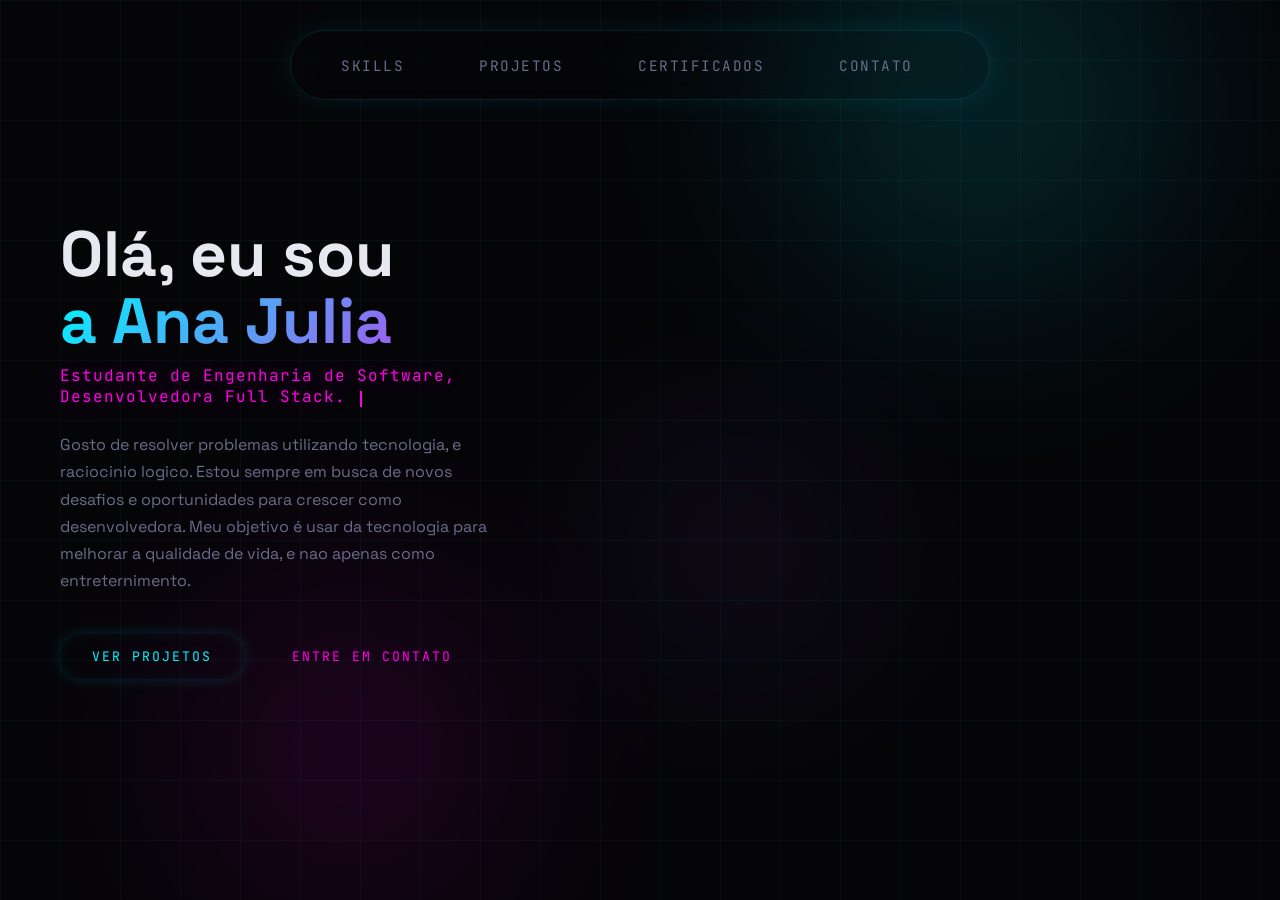
==== index.html @ 52a401f3 "first commit" ====
<!DOCTYPE html>
<html lang="en">
<head>
  <meta charset="UTF-8">
  <meta name="viewport" content="width=device-width, initial-scale=1.0">
  <title>Portifólio Ana</title>
  <link rel="preconnect" href="https://fonts.googleapis.com">
<link href="https://fonts.googleapis.com/css2?family=Space+Grotesk:wght@300;400;500;600;700&family=JetBrains+Mono:wght@300;400;700&display=swap" rel="stylesheet">
  <link rel="stylesheet" href="style.css">
</head>
<body>

  <!-- NAV -->
  <nav>

    <ul class="nav-links">
      <li><a href="#skills">Skills</a></li>
      <li><a href="#projects">Projetos</a></li>
      <li><a href="#certificates">Certificados</a></li>
      <li><a href="#contact">Contato</a></li>
    </ul>
  </nav>

  <!-- HERO -->
<section class="hero" id="home">
  <div class="orb orb-1"></div>
  <div class="orb orb-2"></div>
  <div class="orb orb-3"></div>
  <div class="hero-text">
  <h1>
    Olá, eu sou<br>
    <span class="name-highlight" id="heroName">a Ana Julia</span>
  </h1>
  <div class="hero-role" id="heroRole">
    Estudante de Engenharia de Software,<br>
    Desenvolvedora Full Stack.
<span class="cursor"></span></div>
  <p class="hero-desc" id="heroDesc">
    Gosto de resolver problemas utilizando tecnologia, e raciocinio logico. Estou sempre em busca de novos desafios e oportunidades para crescer como desenvolvedora.
    Meu objetivo é usar da tecnologia para melhorar a qualidade de vida, e nao apenas como entreternimento.
  </p>
  <div class="hero-ctas">
    <a href="#projects" class="btn-primary"><span>Ver Projetos</span></a>
    <a href="#contact" class="btn-secondary">Entre em Contato</a>
  </div>
</div>
</section>
</body>
</html>
---- style.css ----
:root {
  --bg: #050508;
  --bg2: #0a0a10;
  --bg3: #0f0f1a;
  --cyan: #00f5ff;
  --magenta: #ff00e5;
  --green: #00ff88;
  --purple: #9b5de5;
  --text: #e8e8f0;
  --muted: #6b6b8a;
  --border: rgba(0,245,255,0.12);
  --glow-cyan: 0 0 20px rgba(0,245,255,0.4), 0 0 60px rgba(0,245,255,0.1);
  --glow-mag: 0 0 20px rgba(255,0,229,0.4), 0 0 60px rgba(255,0,229,0.1);
  --glow-green: 0 0 20px rgba(0,255,136,0.4), 0 0 60px rgba(0,255,136,0.1);
}

* { margin: 0; padding: 0; box-sizing: border-box; }

html { scroll-behavior: smooth; }

body {
  background: var(--bg);
  color: var(--text);
  font-family: 'Space Grotesk', sans-serif;
  overflow-x: hidden;
}

/* Scanline overlay */
body::before {
  content: '';
  position: fixed;
  inset: 0;

  pointer-events: none;
  z-index: 9999;
}

nav {
  position: fixed;
  top: 30px; left: 0; right: 0;
  z-index: 100;
  display: flex;
  align-items: center;
  justify-content: space-between;

  padding: 20px 50px;

  backdrop-filter: blur(20px);
  border-bottom: 1px solid var(--border);
width: 700px;
 height: 70px; 
display: flex; 
align-items:center; 
 backdrop-filter: blur(20px); 
 border: 1px solid var(--border); 
 border-radius: 999px; /* 👈 aqui vira “circular/pílula” */ 
    box-shadow: 0 0 30px rgba(0, 255, 255, 0.08); 
    margin: 0 auto;
  }



.nav-links {
  display: flex;
  gap: 75px;
  list-style: none;
}

.nav-links a {
  font-family: 'JetBrains Mono', monospace;
  font-size: 0.90rem;
  color: var(--muted);
  text-decoration: none;
  letter-spacing: 1.5px;
  text-transform: uppercase;
  transition: color 0.3s, text-shadow 0.3s;
}

.nav-links a:hover {
  color: var(--green);
  text-shadow: var(--glow-cyan);
}

  /* HERO */
.hero {
    min-height: 100vh;
    display: grid;
    grid-template-columns: 1fr 1fr;
    align-items: center;
    padding: 0 60px;
    position: relative;
    overflow: hidden;
}

  /* Animated grid background */
  .hero::before {
    content: '';
    position: absolute;
    inset: 0;
    background-image:
      linear-gradient(rgba(0,245,255,0.04) 1px, transparent 1px),
      linear-gradient(90deg, rgba(0,245,255,0.04) 1px, transparent 1px);
    background-size: 60px 60px;
    animation: gridShift 20s linear infinite;
  }

  @keyframes gridShift {
    0% { background-position: 0 0; }
    100% { background-position: 60px 60px; }
  }

  /* Glow orbs */
  .orb {
    position: absolute;
    border-radius: 50%;
    filter: blur(100px);
    opacity: 0.12;
    animation: pulse 6s ease-in-out infinite;
  }

  .orb-1 {
    width: 400px; height: 400px;
    background: var(--cyan);
    top: -100px; right: 100px;
    animation-delay: 0s;
  }

  .orb-2 {
    width: 300px; height: 300px;
    background: var(--magenta);
    bottom: 0; left: 200px;
    animation-delay: 2s;
  }

  .orb-3 {
    width: 200px; height: 200px;
    background: var(--purple);
    top: 50%; left: 50%;
    animation-delay: 4s;
  }

  @keyframes pulse {
    0%, 100% { opacity: 0.10; transform: scale(1); }
    50% { opacity: 0.18; transform: scale(1.1); }
  }

  .hero-text {
    position: relative;
    z-index: 1;
  }

  .hero-label {
    font-family: 'JetBrains Mono', monospace;
    font-size: 0.75rem;
    color: var(--green);
    letter-spacing: 3px;
    text-transform: uppercase;
    text-shadow: var(--glow-green);
    margin-bottom: 20px;
    display: flex;
    align-items: center;
    gap: 12px;
  }

  .hero-label::before {
    content: '';
    display: inline-block;
    width: 30px;
    height: 1px;
    background: var(--green);
    box-shadow: var(--glow-green);
  }

  h1 {
    font-size: clamp(2.8rem, 5vw, 4.5rem);
    font-weight: 700;
    line-height: 1.05;
    margin-bottom: 10px;
  }

  .name-highlight {
    display: block;
    background: linear-gradient(135deg, var(--cyan), var(--magenta));
    -webkit-background-clip: text;
    -webkit-text-fill-color: transparent;
    background-clip: text;
  }

  .hero-role {
    font-family: 'JetBrains Mono', monospace;
    font-size: 1rem;
    color: var(--magenta);
    text-shadow: var(--glow-mag);
    margin-bottom: 24px;
    letter-spacing: 1px;
    
  }

  .hero-role .cursor {
    display: inline-block;
    width: 2px;
    height: 1em;
    background: var(--magenta);
    margin-left: 3px;
    vertical-align: text-bottom;
    animation: blink 1s step-end infinite;
  }

  @keyframes blink {
    0%, 100% { opacity: 1; }
    50% { opacity: 0; }
  }

  .hero-desc {
    font-size: 1rem;
    color: var(--muted);
    line-height: 1.7;
    max-width: 440px;
    margin-bottom: 40px;
  }

  .hero-ctas {
    display: flex;
    gap: 16px;
    flex-wrap: wrap;
  }
  .btn-primary {
    padding: 14px 32px;
    background: transparent;
    border-radius: 1px solid var(--cyan);
  border-radius: 999px; /* 👈 aqui vira “circular/pílula” */

    color: var(--cyan);
    font-family: 'JetBrains Mono', monospace;
    font-size: 0.82rem;
    letter-spacing: 2px;
    text-transform: uppercase;
    cursor: pointer;
    text-decoration: none;
    position: relative;
    overflow: hidden;
    transition: color 0.3s, box-shadow 0.3s;
    box-shadow: 0 0 15px rgba(0,245,255,0.15), inset 0 0 15px rgba(0,245,255,0.05);
  }

  .btn-primary::before {
    content: '';
    position: absolute;
    inset: 0;
    background: var(--cyan);
    transform: translateX(-101%);
    transition: transform 0.3s ease;
    
  }

  .btn-primary:hover::before { transform: translateX(0); }
  .btn-primary:hover {
    color: var(--bg);
    box-shadow: var(--glow-cyan);
    
  }

  .btn-primary span { position: relative; z-index: 1; }

  .btn-secondary {
    padding: 14px 32px;
    background: transparent;
    border-radius: 1px solid rgba(162, 0, 255, 0.4);

  border-radius: 999px; /* 👈 aqui vira “circular/pílula” */

    color: var(--magenta);
    font-family: 'JetBrains Mono', monospace;
    font-size: 0.82rem;
    letter-spacing: 2px;
    text-transform: uppercase;
    cursor: pointer;
    text-decoration: none;
    transition: border-color 0.3s, box-shadow 0.3s;
  }

  .btn-secondary:hover {
    border-color: var(--magenta);
    box-shadow: var(--glow-mag);
  }



  @media (max-width: 900px) {
    nav { padding: 16px 24px; }
    .nav-links { display: none; }
    .hero { grid-template-columns: 1fr; padding: 0 24px; text-align: center; }
    .hero-label { justify-content: center; }
      .hero-ctas { justify-content: center; }

  }
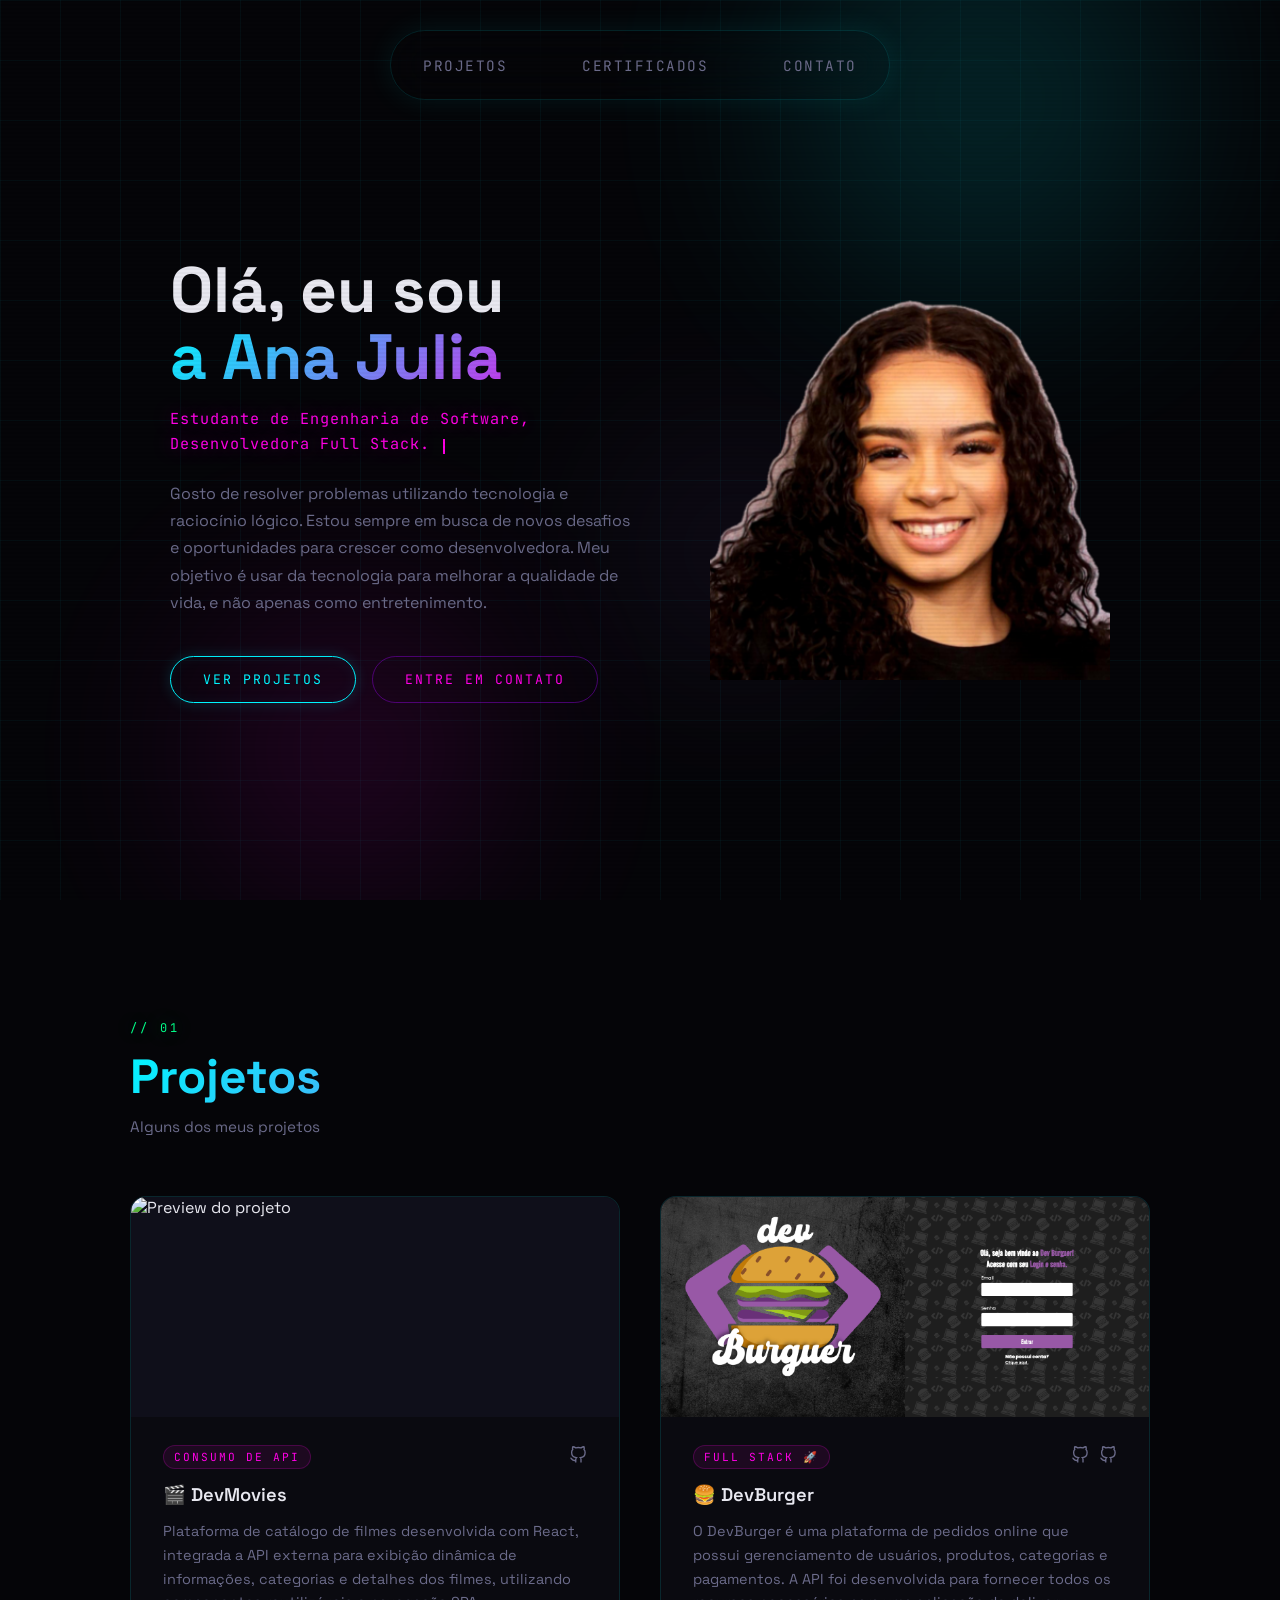
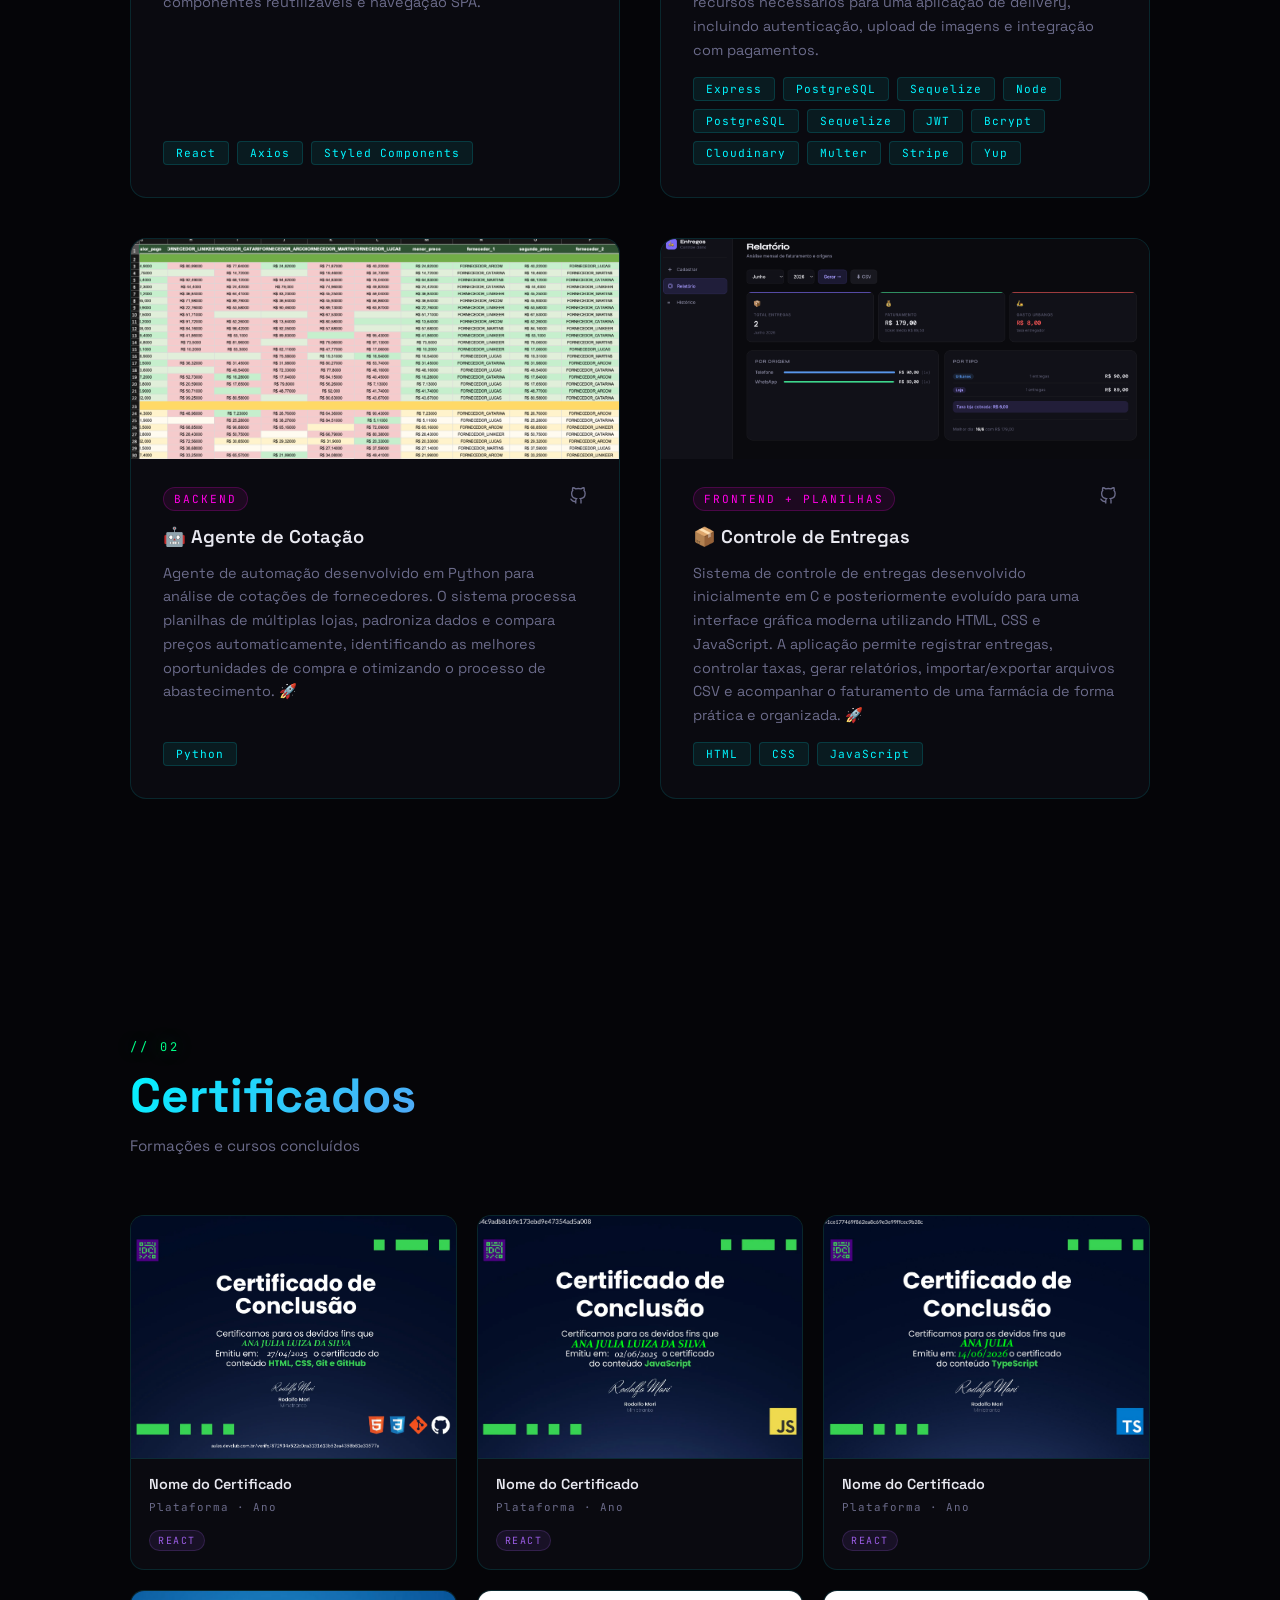
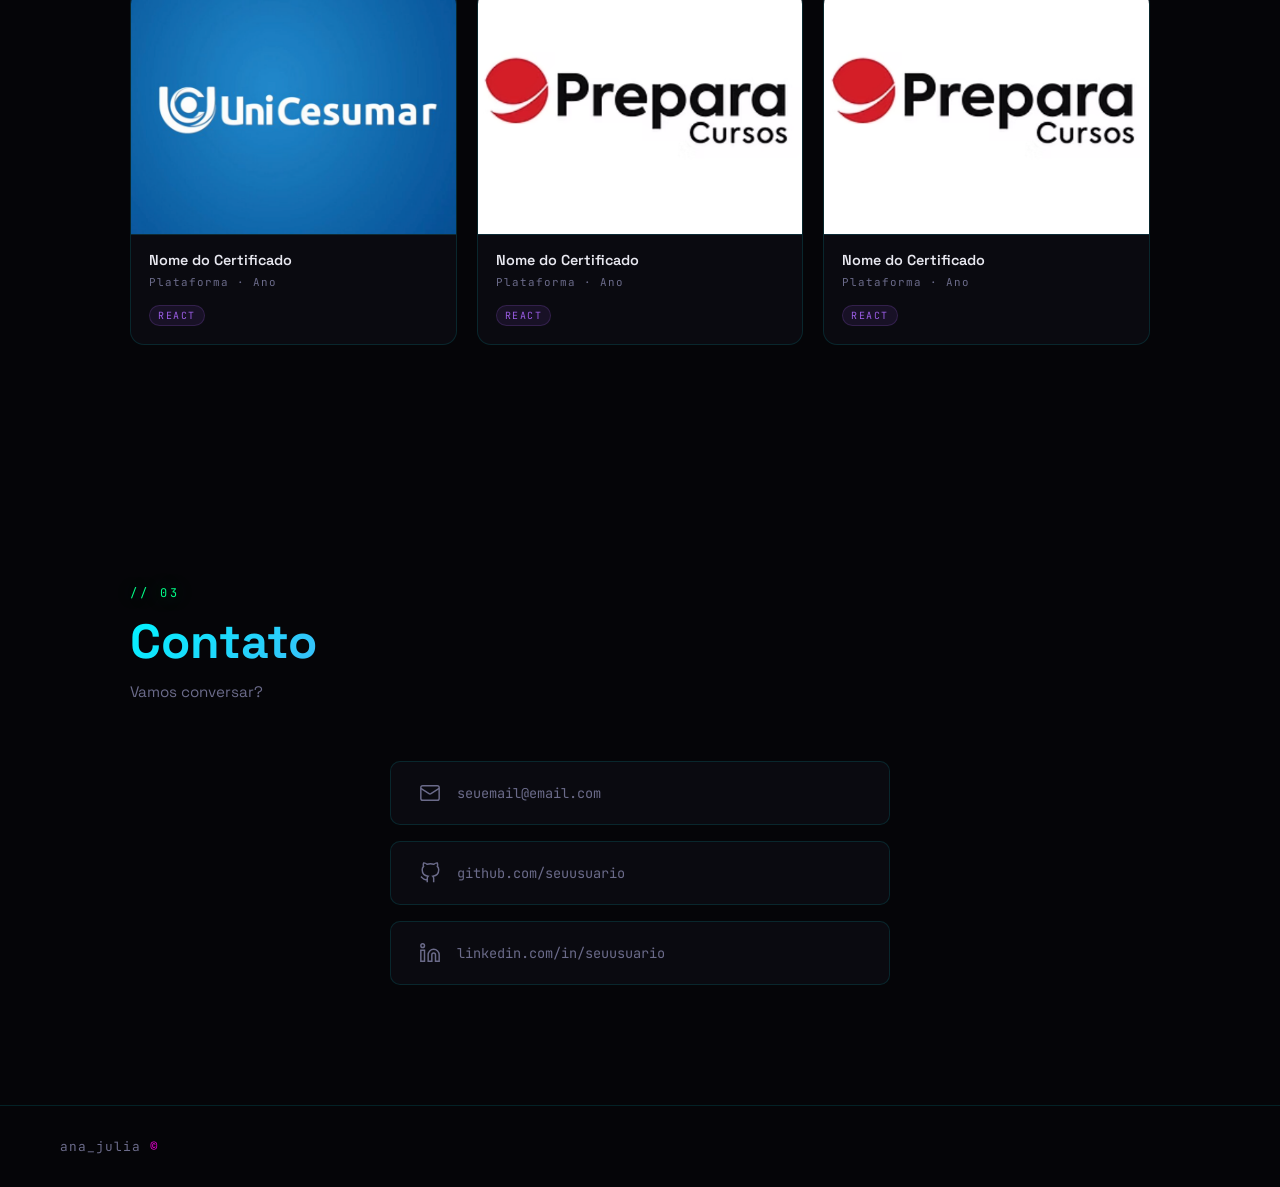
==== commit fb5e952c: "certificados" ====
--- a/index.html
+++ b/index.html
@@ -3,47 +3,327 @@
 <head>
   <meta charset="UTF-8">
   <meta name="viewport" content="width=device-width, initial-scale=1.0">
-  <title>Portifólio Ana</title>
+  <title>Portifólio Ana</title>
   <link rel="preconnect" href="https://fonts.googleapis.com">
-<link href="https://fonts.googleapis.com/css2?family=Space+Grotesk:wght@300;400;500;600;700&family=JetBrains+Mono:wght@300;400;700&display=swap" rel="stylesheet">
+  <link href="https://fonts.googleapis.com/css2?family=Space+Grotesk:wght@300;400;500;600;700&family=JetBrains+Mono:wght@300;400;700&display=swap" rel="stylesheet">
   <link rel="stylesheet" href="style.css">
 </head>
 <body>
 
-  <!-- NAV -->
+  <!-- ── NAV ─────────────────────────────── -->
   <nav>
-
     <ul class="nav-links">
-      <li><a href="#skills">Skills</a></li>
       <li><a href="#projects">Projetos</a></li>
       <li><a href="#certificates">Certificados</a></li>
       <li><a href="#contact">Contato</a></li>
     </ul>
   </nav>
 
-  <!-- HERO -->
-<section class="hero" id="home">
-  <div class="orb orb-1"></div>
-  <div class="orb orb-2"></div>
-  <div class="orb orb-3"></div>
-  <div class="hero-text">
-  <h1>
-    Olá, eu sou<br>
-    <span class="name-highlight" id="heroName">a Ana Julia</span>
-  </h1>
-  <div class="hero-role" id="heroRole">
-    Estudante de Engenharia de Software,<br>
-    Desenvolvedora Full Stack.
-<span class="cursor"></span></div>
-  <p class="hero-desc" id="heroDesc">
-    Gosto de resolver problemas utilizando tecnologia, e raciocinio logico. Estou sempre em busca de novos desafios e oportunidades para crescer como desenvolvedora.
-    Meu objetivo é usar da tecnologia para melhorar a qualidade de vida, e nao apenas como entreternimento.
-  </p>
-  <div class="hero-ctas">
-    <a href="#projects" class="btn-primary"><span>Ver Projetos</span></a>
-    <a href="#contact" class="btn-secondary">Entre em Contato</a>
-  </div>
-</div>
-</section>
+  <!-- ── HERO ─────────────────────────────── -->
+  <section class="hero" id="home">
+    <div id="particles" style="position:absolute;inset:0;pointer-events:none;z-index:0;overflow:hidden"></div>
+    <div class="orb orb-1"></div>
+    <div class="orb orb-2"></div>
+    <div class="orb orb-3"></div>
+
+    <div class="hero-text">
+      <h1>
+        Olá, eu sou<br>
+        <span class="name-highlight" id="heroName">a Ana Julia</span>
+      </h1>
+      <div class="hero-role" id="heroRole">
+        Estudante de Engenharia de Software,<br>
+        Desenvolvedora Full Stack.
+        <span class="cursor"></span>
+      </div>
+      <p class="hero-desc" id="heroDesc">
+        Gosto de resolver problemas utilizando tecnologia e raciocínio lógico. Estou sempre em busca
+        de novos desafios e oportunidades para crescer como desenvolvedora. Meu objetivo é usar da
+        tecnologia para melhorar a qualidade de vida, e não apenas como entretenimento.
+      </p>
+      <div class="hero-ctas">
+        <a href="#projects" class="btn-primary"><span>Ver Projetos</span></a>
+        <a href="#contact" class="btn-secondary">Entre em Contato</a>
+      </div>
+    </div>
+
+    <div class="img">
+      <img src="src/anajulia.png" alt="Ana Julia">
+    </div>
+  </section>
+
+  <!-- ── PROJETOS ─────────────────────────── -->
+  <section class="section" id="projects">
+    <div class="section-header">
+      <span class="section-label">// 01</span>
+      <h2 class="section-title">Projetos</h2>
+      <p class="section-sub">Alguns dos meus projetos</p>
+    </div>
+
+    <div class="projects-grid">
+
+      <!-- CARD 1 -->
+      <article class="project-card">
+        <div class="card-image">
+          <img src="src/devmoviies.png" alt="Preview do projeto" class="card-img">
+          <div class="card-img-overlay">
+            <a href="https://dev-movies-r39h-git-main-annazjulias-projects.vercel.app/" target="_blank" class="btn-site">
+              <svg width="15" height="15" viewBox="0 0 24 24" fill="none" stroke="currentColor" stroke-width="2">
+                <path d="M18 13v6a2 2 0 0 1-2 2H5a2 2 0 0 1-2-2V8a2 2 0 0 1 2-2h6"/><polyline points="15 3 21 3 21 9"/><line x1="10" y1="14" x2="21" y2="3"/></svg>
+              Ver Site
+            </a>
+          </div>
+        </div>
+        <div class="card-body">
+          <div class="card-top">
+            <span class="card-tag">Consumo de API</span>
+            <a href="https://github.com/annazjulias/devMovies2.git" class="icon-link" title="GitHub">
+              <svg width="18" height="18" viewBox="0 0 24 24" fill="none" stroke="currentColor" stroke-width="1.8"><path d="M9 19c-5 1.5-5-2.5-7-3m14 6v-3.87a3.37 3.37 0 0 0-.94-2.61c3.14-.35 6.44-1.54 6.44-7A5.44 5.44 0 0 0 20 4.77 5.07 5.07 0 0 0 19.91 1S18.73.65 16 2.48a13.38 13.38 0 0 0-7 0C6.27.65 5.09 1 5.09 1A5.07 5.07 0 0 0 5 4.77a5.44 5.44 0 0 0-1.5 3.78c0 5.42 3.3 6.61 6.44 7A3.37 3.37 0 0 0 9 18.13V22"/></svg>
+            </a>
+          </div>
+          <h3 class="card-title">🎬 DevMovies</h3>
+          <p class="card-desc">
+            Plataforma de catálogo de filmes desenvolvida com React, integrada a API externa para exibição dinâmica de informações, categorias e detalhes dos filmes, utilizando componentes reutilizáveis e navegação SPA.          </p>
+          <div class="card-stack">
+            <span class="tech">React</span>
+            <span class="tech">Axios</span>
+            <span class="tech">Styled Components</span>
+          </div>
+        </div> 
+      </article>
+
+      <!-- CARD 2 -->
+      <article class="project-card">
+        <div class="card-image">
+          <img src="src/devBurguer.png" alt="Preview do projeto" class="card-img">
+          <div class="card-img-overlay">
+            <a href="https://devburguerinterface.onrender.com/login" target="_blank" class="btn-site">
+              <svg width="15" height="15" viewBox="0 0 24 24" fill="none" stroke="currentColor" stroke-width="2"><path d="M18 13v6a2 2 0 0 1-2 2H5a2 2 0 0 1-2-2V8a2 2 0 0 1 2-2h6"/><polyline points="15 3 21 3 21 9"/><line x1="10" y1="14" x2="21" y2="3"/></svg>
+              Ver Site
+            </a>
+          </div>
+        </div>
+        <div class="card-body">
+          <div class="card-top">
+            <span class="card-tag">Full Stack 🚀</span>
+            <div class="card-git">
+            <a href="https://github.com/annazjulias/aplica-oDevBurger.git" class="icon-link" title="GitHub">
+              <svg width="18" height="18" viewBox="0 0 24 24" fill="none" stroke="currentColor" stroke-width="1.8"><path d="M9 19c-5 1.5-5-2.5-7-3m14 6v-3.87a3.37 3.37 0 0 0-.94-2.61c3.14-.35 6.44-1.54 6.44-7A5.44 5.44 0 0 0 20 4.77 5.07 5.07 0 0 0 19.91 1S18.73.65 16 2.48a13.38 13.38 0 0 0-7 0C6.27.65 5.09 1 5.09 1A5.07 5.07 0 0 0 5 4.77a5.44 5.44 0 0 0-1.5 3.78c0 5.42 3.3 6.61 6.44 7A3.37 3.37 0 0 0 9 18.13V22"/></svg>
+            </a>
+            <a href="https://github.com/annazjulias/devBurguerInterface.git" class="icon-link" title="GitHub">
+              <svg width="18" height="18" viewBox="0 0 24 24" fill="none" stroke="currentColor" stroke-width="1.8"><path d="M9 19c-5 1.5-5-2.5-7-3m14 6v-3.87a3.37 3.37 0 0 0-.94-2.61c3.14-.35 6.44-1.54 6.44-7A5.44 5.44 0 0 0 20 4.77 5.07 5.07 0 0 0 19.91 1S18.73.65 16 2.48a13.38 13.38 0 0 0-7 0C6.27.65 5.09 1 5.09 1A5.07 5.07 0 0 0 5 4.77a5.44 5.44 0 0 0-1.5 3.78c0 5.42 3.3 6.61 6.44 7A3.37 3.37 0 0 0 9 18.13V22"/></svg>
+            </a>
+          </div>
+          </div>
+          <h3 class="card-title">🍔 DevBurger</h3>
+          <p class="card-desc">O DevBurger é uma plataforma de pedidos online que possui gerenciamento de usuários, produtos, categorias e pagamentos. A API foi desenvolvida para fornecer todos os recursos necessários para uma aplicação de delivery, incluindo autenticação, upload de imagens e integração com pagamentos.</p>
+          <div class="card-stack">
+            <span class="tech">Express</span>
+            <span class="tech">PostgreSQL</span>
+            <span class="tech">Sequelize</span>
+            <span class="tech">Node</span>
+            <span class="tech">PostgreSQL</span>
+            <span class="tech">Sequelize</span>
+            <span class="tech">JWT</span>
+            <span class="tech">Bcrypt</span>
+            <span class="tech">Cloudinary</span>
+            <span class="tech">Multer</span>
+            <span class="tech">Stripe</span>
+            <span class="tech">Yup</span>
+          </div> 
+        </div>
+      </article>
+
+      <!-- CARD 3 -->
+      <article class="project-card">
+        <div class="card-image">
+          <img src="src/agente.png" alt="Preview do projeto" class="card-img">
+          <div class="card-img-overlay">
+            <a href="https://github.com/annazjulias/agente-de-cotacao.git" target="_blank" class="btn-site">
+              <svg width="15" height="15" viewBox="0 0 24 24" fill="none" stroke="currentColor" stroke-width="2"><path d="M18 13v6a2 2 0 0 1-2 2H5a2 2 0 0 1-2-2V8a2 2 0 0 1 2-2h6"/><polyline points="15 3 21 3 21 9"/><line x1="10" y1="14" x2="21" y2="3"/></svg>
+              Ver Site
+            </a>
+          </div>
+        </div>
+        <div class="card-body">
+          <div class="card-top">
+            <span class="card-tag">Backend</span>
+            <a href="https://github.com/annazjulias/agente-de-cotacao.git" class="icon-link" title="GitHub">
+              <svg width="18" height="18" viewBox="0 0 24 24" fill="none" stroke="currentColor" stroke-width="1.8"><path d="M9 19c-5 1.5-5-2.5-7-3m14 6v-3.87a3.37 3.37 0 0 0-.94-2.61c3.14-.35 6.44-1.54 6.44-7A5.44 5.44 0 0 0 20 4.77 5.07 5.07 0 0 0 19.91 1S18.73.65 16 2.48a13.38 13.38 0 0 0-7 0C6.27.65 5.09 1 5.09 1A5.07 5.07 0 0 0 5 4.77a5.44 5.44 0 0 0-1.5 3.78c0 5.42 3.3 6.61 6.44 7A3.37 3.37 0 0 0 9 18.13V22"/></svg>
+            </a>
+          </div>
+          <h3 class="card-title">🤖 Agente de Cotação</h3>
+          <p class="card-desc">Agente de automação desenvolvido em Python para análise de cotações de fornecedores. O sistema processa planilhas de múltiplas lojas, padroniza dados e compara preços automaticamente, identificando as melhores oportunidades de compra e otimizando o processo de abastecimento. 🚀</p>
+          <div class="card-stack">
+            <span class="tech">Python</span>
+          </div>
+        </div>
+      </article>
+
+      <!-- CARD 4 -->
+      <article class="project-card">
+        <div class="card-image">
+          <img src="src/entrega.png" alt="Preview do projeto" class="card-img">
+          <div class="card-img-overlay">
+            <a href="entregas.html" target="_blank" class="btn-site">
+              <svg width="15" height="15" viewBox="0 0 24 24" fill="none" stroke="currentColor" stroke-width="2"><path d="M18 13v6a2 2 0 0 1-2 2H5a2 2 0 0 1-2-2V8a2 2 0 0 1 2-2h6"/><polyline points="15 3 21 3 21 9"/><line x1="10" y1="14" x2="21" y2="3"/></svg>
+              Ver Site
+            </a>
+          </div>
+        </div>
+        <div class="card-body">
+          <div class="card-top">
+            <span class="card-tag">Frontend + Planilhas</span>
+            <a href="https://github.com/annazjulias/entregas.git" class="icon-link" title="GitHub">
+              <svg width="18" height="18" viewBox="0 0 24 24" fill="none" stroke="currentColor" stroke-width="1.8"><path d="M9 19c-5 1.5-5-2.5-7-3m14 6v-3.87a3.37 3.37 0 0 0-.94-2.61c3.14-.35 6.44-1.54 6.44-7A5.44 5.44 0 0 0 20 4.77 5.07 5.07 0 0 0 19.91 1S18.73.65 16 2.48a13.38 13.38 0 0 0-7 0C6.27.65 5.09 1 5.09 1A5.07 5.07 0 0 0 5 4.77a5.44 5.44 0 0 0-1.5 3.78c0 5.42 3.3 6.61 6.44 7A3.37 3.37 0 0 0 9 18.13V22"/></svg>
+            </a>
+          </div>
+          <h3 class="card-title">📦 Controle de Entregas</h3>
+          <p class="card-desc">Sistema de controle de entregas desenvolvido inicialmente em C e posteriormente evoluído para uma interface gráfica moderna utilizando HTML, CSS e JavaScript. A aplicação permite registrar entregas, controlar taxas, gerar relatórios, importar/exportar arquivos CSV e acompanhar o faturamento de uma farmácia de forma prática e organizada. 🚀</p>
+          <div class="card-stack">
+            <span class="tech">HTML</span><span class="tech">CSS</span><span class="tech">JavaScript</span>
+          </div>
+        </div>
+      </article>
+
+    </div>
+  </section>
+
+  <!-- ── CERTIFICADOS ──────────────────────── -->
+  <section class="section" id="certificates">
+    <div class="section-header">
+      <span class="section-label">// 02</span>
+      <h2 class="section-title">Certificados</h2>
+      <p class="section-sub">Formações e cursos concluídos</p>
+    </div>
+
+    <div class="certs-grid">
+
+      <div class="cert-card">
+        <div class="cert-img-area">
+          <img src="src/GitHub.png" alt="Certificado X">
+        </div>
+        <div class="cert-body">
+          <span class="cert-title">Nome do Certificado</span>
+          <span class="cert-meta">Plataforma · Ano</span>
+          <div class="cert-footer">
+            <span class="cert-tag">React</span>
+          </div>
+        </div>
+      </div>
+      <div class="cert-card">
+        <div class="cert-img-area">
+          <img src="src/CertClub.png" alt="Certificado X">
+        </div>
+        <div class="cert-body">
+          <span class="cert-title">Nome do Certificado</span>
+          <span class="cert-meta">Plataforma · Ano</span>
+          <div class="cert-footer">
+            <span class="cert-tag">React</span>
+          </div>
+        </div>
+      </div>
+      <div class="cert-card">
+        <div class="cert-img-area">
+          <img src="src/Devbills.png" alt="Certificado X">
+        </div>
+        <div class="cert-body">
+          <span class="cert-title">Nome do Certificado</span>
+          <span class="cert-meta">Plataforma · Ano</span>
+          <div class="cert-footer">
+            <span class="cert-tag">React</span>
+          </div>
+        </div>
+      </div>
+      <div class="cert-card">
+        <div class="cert-img-area">
+          <img src="src/uni.png" alt="Certificado X">
+        </div>
+        <div class="cert-body">
+          <span class="cert-title">Nome do Certificado</span>
+          <span class="cert-meta">Plataforma · Ano</span>
+          <div class="cert-footer">
+            <span class="cert-tag">React</span>
+          </div>
+        </div>
+      </div>
+      <div class="cert-card">
+        <div class="cert-img-area">
+          <img src="src/pre.png" alt="Certificado X">
+        </div>
+        <div class="cert-body">
+          <span class="cert-title">Nome do Certificado</span>
+          <span class="cert-meta">Plataforma · Ano</span>
+          <div class="cert-footer">
+            <span class="cert-tag">React</span>
+          </div>
+
+        </div>
+      </div>
+      <div class="cert-card">
+        <div class="cert-img-area">
+          <img src="src/pre.png" alt="Certificado X">
+        </div>
+        <div class="cert-body">
+          <span class="cert-title">Nome do Certificado</span>
+          <span class="cert-meta">Plataforma · Ano</span>
+          <div class="cert-footer">
+            <span class="cert-tag">React</span>
+          </div>
+        </div>
+      </div>
+    </div>
+    </div>
+    </div>
+    </div>
+  </section>
+
+  <!-- ── CONTATO ───────────────────────────── -->
+  <section class="section" id="contact">
+    <div class="section-header">
+      <span class="section-label">// 03</span>
+      <h2 class="section-title">Contato</h2>
+      <p class="section-sub">Vamos conversar?</p>
+    </div>
+
+    <div class="contact-wrap">
+      <div class="contact-links">
+        <a href="mailto:seuemail@email.com" class="contact-card">
+          <svg width="22" height="22" viewBox="0 0 24 24" fill="none" stroke="currentColor" stroke-width="1.6"><rect x="2" y="4" width="20" height="16" rx="2"/><path d="m22 7-8.97 5.7a1.94 1.94 0 0 1-2.06 0L2 7"/></svg>
+          <span>seuemail@email.com</span>
+        </a>
+        <a href="https://github.com/seuusuario" target="_blank" class="contact-card">
+          <svg width="22" height="22" viewBox="0 0 24 24" fill="none" stroke="currentColor" stroke-width="1.6"><path d="M9 19c-5 1.5-5-2.5-7-3m14 6v-3.87a3.37 3.37 0 0 0-.94-2.61c3.14-.35 6.44-1.54 6.44-7A5.44 5.44 0 0 0 20 4.77 5.07 5.07 0 0 0 19.91 1S18.73.65 16 2.48a13.38 13.38 0 0 0-7 0C6.27.65 5.09 1 5.09 1A5.07 5.07 0 0 0 5 4.77a5.44 5.44 0 0 0-1.5 3.78c0 5.42 3.3 6.61 6.44 7A3.37 3.37 0 0 0 9 18.13V22"/></svg>
+          <span>github.com/seuusuario</span>
+        </a>
+        <a href="https://linkedin.com/in/seuusuario" target="_blank" class="contact-card">
+          <svg width="22" height="22" viewBox="0 0 24 24" fill="none" stroke="currentColor" stroke-width="1.6"><path d="M16 8a6 6 0 0 1 6 6v7h-4v-7a2 2 0 0 0-2-2 2 2 0 0 0-2 2v7h-4v-7a6 6 0 0 1 6-6z"/><rect x="2" y="9" width="4" height="12"/><circle cx="4" cy="4" r="2"/></svg>
+          <span>linkedin.com/in/seuusuario</span>
+        </a>
+      </div>
+    </div>
+  </section>
+
+  <!-- ── FOOTER ────────────────────────────── -->
+  <footer class="footer">
+    <span class="footer-mono">ana_julia <span style="color:var(--magenta)">©</span></span>
+  </footer>
+  <script>
+    const container = document.getElementById('particles');
+    for (let i = 0; i < 20; i++) {
+      const p = document.createElement('div');
+      p.className = 'particle';
+      p.style.cssText = `
+        left: ${Math.random() * 100}%;
+        animation-duration: ${8 + Math.random() * 12}s;
+        animation-delay: ${Math.random() * 10}s;
+        width: ${1 + Math.random() * 2}px;
+        height: ${1 + Math.random() * 2}px;
+        background: ${Math.random() > 0.5 ? '#00f5ff' : '#ff00e5'};
+        box-shadow: 0 0 4px currentColor;
+      `;
+      container.appendChild(p);
+    }
+  </script>
 </body>
 </html>
--- a/style.css
+++ b/style.css
@@ -1,5 +1,4 @@
-
-
+/* ── VARIÁVEIS ──────────────────────────── */
 :root {
   --bg: #050508;
   --bg2: #0a0a10;
@@ -16,10 +15,36 @@
   --glow-green: 0 0 20px rgba(0,255,136,0.4), 0 0 60px rgba(0,255,136,0.1);
 }
 
+/* ── RESET ──────────────────────────────── */
 * { margin: 0; padding: 0; box-sizing: border-box; }
-
 html { scroll-behavior: smooth; }
-
+/* ── SCANLINES (body inteiro) ───────────── */
+body::before {
+  content: '';
+  position: fixed;
+  inset: 0;
+  background: repeating-linear-gradient(
+    0deg,
+    transparent, transparent 2px,
+    rgba(0,0,0,0.03) 2px, rgba(0,0,0,0.03) 4px
+  );
+  pointer-events: none;
+  z-index: 9999;
+}
+
+/* ── PARTÍCULAS ─────────────────────────── */
+.particle {
+  position: absolute;
+  border-radius: 50%;
+  opacity: 0;
+  animation: floatUp linear infinite;
+}
+@keyframes floatUp {
+  0%   { opacity: 0; transform: translateY(100vh) translateX(0); }
+  10%  { opacity: 0.6; }
+  90%  { opacity: 0.6; }
+  100% { opacity: 0; transform: translateY(-20px) translateX(30px); }
+}
 body {
   background: var(--bg);
   color: var(--text);
@@ -27,40 +52,25 @@
   overflow-x: hidden;
 }
 
-/* Scanline overlay */
-body::before {
-  content: '';
-  position: fixed;
-  inset: 0;
-
-  pointer-events: none;
-  z-index: 9999;
-}
-
+/* ── NAV ────────────────────────────────── */
 nav {
   position: fixed;
-  top: 30px; left: 0; right: 0;
+  top: 30px;
+  left: 0;
+  right: 0;
   z-index: 100;
-  display: flex;
-  align-items: center;
-  justify-content: space-between;
-
-  padding: 20px 50px;
-
+  width: 500px;
+  height: 70px;
+  display: flex;
+  align-items: center;
+  justify-content: center;
+  margin: 0 auto;
+  padding: 20px 40px;
   backdrop-filter: blur(20px);
-  border-bottom: 1px solid var(--border);
-width: 700px;
- height: 70px; 
-display: flex; 
-align-items:center; 
- backdrop-filter: blur(20px); 
- border: 1px solid var(--border); 
- border-radius: 999px; /* 👈 aqui vira “circular/pílula” */ 
-    box-shadow: 0 0 30px rgba(0, 255, 255, 0.08); 
-    margin: 0 auto;
-  }
-
-
+  border: 1px solid var(--border);
+  border-radius: 999px;
+  box-shadow: 0 0 30px rgba(0,255,255,0.08);
+}
 
 .nav-links {
   display: flex;
@@ -83,216 +93,527 @@
   text-shadow: var(--glow-cyan);
 }
 
-  /* HERO */
+/* ── HERO ───────────────────────────────── */
 .hero {
-    min-height: 100vh;
-    display: grid;
-    grid-template-columns: 1fr 1fr;
-    align-items: center;
-    padding: 0 60px;
-    position: relative;
-    overflow: hidden;
-}
-
-  /* Animated grid background */
-  .hero::before {
-    content: '';
-    position: absolute;
-    inset: 0;
-    background-image:
-      linear-gradient(rgba(0,245,255,0.04) 1px, transparent 1px),
-      linear-gradient(90deg, rgba(0,245,255,0.04) 1px, transparent 1px);
-    background-size: 60px 60px;
-    animation: gridShift 20s linear infinite;
+  min-height: 100vh;
+  display: flex;
+  align-items: center;
+  justify-content: center;
+  gap: 80px;
+  padding: 120px 80px 60px;
+  position: relative;
+  overflow: hidden;
+}
+
+.hero::before {
+  content: '';
+  position: absolute;
+  inset: 0;
+  background-image:
+    linear-gradient(rgba(0,245,255,0.04) 1px, transparent 1px),
+    linear-gradient(90deg, rgba(0,245,255,0.04) 1px, transparent 1px);
+  background-size: 60px 60px;
+  animation: gridShift 20s linear infinite;
+  pointer-events: none;
+}
+
+@keyframes gridShift {
+  0%   { background-position: 0 0; }
+  100% { background-position: 60px 60px; }
+}
+
+/* Orbs */
+.orb {
+  position: absolute;
+  border-radius: 50%;
+  filter: blur(100px);
+  opacity: 0.12;
+  animation: pulse 6s ease-in-out infinite;
+  pointer-events: none;
+}
+
+.orb-1 { width: 400px; height: 400px; background: var(--cyan);    top: -100px; right: 100px; animation-delay: 0s; }
+.orb-2 { width: 300px; height: 300px; background: var(--magenta); bottom: 0;   left: 200px;  animation-delay: 2s; }
+.orb-3 { width: 200px; height: 200px; background: var(--purple);  top: 50%;    left: 50%;    animation-delay: 4s; }
+
+@keyframes pulse {
+  0%, 100% { opacity: 0.10; transform: scale(1); }
+  50%       { opacity: 0.18; transform: scale(1.1); }
+}
+
+/* Texto hero */
+.hero-text {
+  position: relative;
+  z-index: 1;
+  max-width: 520px;
+  display: flex;
+  flex-direction: column;
+}
+
+/* Imagem */
+.img {
+  position: relative;
+  z-index: 1;
+  flex-shrink: 0;
+  width: 400px;
+  height: 400px;
+  overflow: hidden;
+}
+
+.img img {
+  width: 100%;
+  height: 100%;
+  object-fit: cover;
+}
+
+h1 {
+  font-size: clamp(2.8rem, 5vw, 4.2rem);
+  font-weight: 700;
+  line-height: 1.05;
+  margin-bottom: 16px;
+}
+
+.name-highlight {
+  display: block;
+  background: linear-gradient(135deg, var(--cyan), var(--magenta));
+  -webkit-background-clip: text;
+  -webkit-text-fill-color: transparent;
+  background-clip: text;
+}
+
+.hero-role {
+  font-family: 'JetBrains Mono', monospace;
+  font-size: 0.95rem;
+  color: var(--magenta);
+  text-shadow: var(--glow-mag);
+  margin-bottom: 24px;
+  letter-spacing: 1px;
+  line-height: 1.6;
+}
+
+.hero-role .cursor {
+  display: inline-block;
+  width: 2px;
+  height: 1em;
+  background: var(--magenta);
+  margin-left: 3px;
+  vertical-align: text-bottom;
+  animation: blink 1s step-end infinite;
+}
+
+@keyframes blink {
+  0%, 100% { opacity: 1; }
+  50%       { opacity: 0; }
+}
+
+.hero-desc {
+  font-size: 1rem;
+  color: var(--muted);
+  line-height: 1.7;
+  max-width: 460px;
+  margin-bottom: 40px;
+}
+
+.hero-ctas {
+  display: flex;
+  gap: 16px;
+  flex-wrap: wrap;
+}
+
+/* Botões */
+.btn-primary {
+  padding: 14px 32px;
+  background: transparent;
+  border: 1px solid var(--cyan);
+  border-radius: 999px;
+  color: var(--cyan);
+  font-family: 'JetBrains Mono', monospace;
+  font-size: 0.82rem;
+  letter-spacing: 2px;
+  text-transform: uppercase;
+  cursor: pointer;
+  text-decoration: none;
+  position: relative;
+  overflow: hidden;
+  transition: color 0.3s, box-shadow 0.3s;
+  box-shadow: 0 0 15px rgba(0,245,255,0.15), inset 0 0 15px rgba(0,245,255,0.05);
+}
+
+.btn-primary::before {
+  content: '';
+  position: absolute;
+  inset: 0;
+  background: var(--cyan);
+  transform: translateX(-101%);
+  transition: transform 0.3s ease;
+}
+
+.btn-primary:hover::before { transform: translateX(0); }
+.btn-primary:hover { color: var(--bg); box-shadow: var(--glow-cyan); }
+.btn-primary span { position: relative; z-index: 1; }
+
+.btn-secondary {
+  padding: 14px 32px;
+  background: transparent;
+  border: 1px solid rgba(162,0,255,0.4);
+  border-radius: 999px;
+  color: var(--magenta);
+  font-family: 'JetBrains Mono', monospace;
+  font-size: 0.82rem;
+  letter-spacing: 2px;
+  text-transform: uppercase;
+  cursor: pointer;
+  text-decoration: none;
+  transition: border-color 0.3s, box-shadow 0.3s;
+}
+
+.btn-secondary:hover {
+  border-color: var(--magenta);
+  box-shadow: var(--glow-mag);
+}
+
+/* ── SEÇÕES GERAIS ──────────────────────── */
+.section {
+  padding: 120px 40px;
+  max-width: 1100px;
+  margin: 0 auto;
+}
+
+.section-header {
+  margin-bottom: 60px;
+}
+
+.section-label {
+  font-family: 'JetBrains Mono', monospace;
+  font-size: 0.75rem;
+  color: var(--green);
+  letter-spacing: 3px;
+  text-shadow: var(--glow-green);
+  display: block;
+  margin-bottom: 10px;
+}
+
+.section-title {
+  font-size: clamp(2rem, 4vw, 3rem);
+  font-weight: 700;
+  background: linear-gradient(135deg, var(--cyan), var(--magenta));
+  -webkit-background-clip: text;
+  -webkit-text-fill-color: transparent;
+  background-clip: text;
+  margin-bottom: 10px;
+}
+
+.section-sub {
+  color: var(--muted);
+  font-size: 0.95rem;
+}
+
+/* ── PROJETOS ───────────────────────────── */
+.projects-grid {
+  display: grid;
+  grid-template-columns: repeat(2, 1fr);
+  gap: 40px;
+
+  margin: 0 auto;
+}
+
+.project-card {
+  background: var(--bg2);
+  border: 1px solid var(--border);
+  border-radius: 16px;
+  overflow: hidden;
+  display: flex;
+  flex-direction: column;
+  transition: border-color 0.3s, box-shadow 0.3s, transform 0.3s;
+}
+
+.project-card:hover {
+  border-color: rgba(0,245,255,0.35);
+  box-shadow: var(--glow-cyan);
+  transform: translateY(-6px);
+}
+
+/* Área da imagem */
+.card-image {
+  position: relative;
+  width: 100%;
+  height: 220px;
+  overflow: hidden;
+  background: var(--bg3);
+  flex-shrink: 0;
+}
+
+.card-img {
+  width: 100%;
+  height: 100%;
+  object-fit: cover;
+  display: block;
+  transition: transform 0.4s ease;
+}
+
+.project-card:hover .card-img {
+  transform: scale(1.04);
+}
+
+/* Overlay com botão "Ver Site" — aparece no hover */
+.card-img-overlay {
+  position: absolute;
+  inset: 0;
+  background: rgba(5, 5, 8, 0.65);
+  display: flex;
+  align-items: center;
+  justify-content: center;
+  opacity: 0;
+  transition: opacity 0.3s ease;
+  cursor: pointer;
+}
+
+.project-card:hover .card-img-overlay {
+  opacity: 1;
+}
+
+.btn-site {
+  display: inline-flex;
+  align-items: center;
+  gap: 8px;
+  padding: 12px 28px;
+  background: transparent;
+  border: 1px solid var(--cyan);
+  border-radius: 999px;
+  color: var(--cyan);
+  font-family: 'JetBrains Mono', monospace;
+  font-size: 0.78rem;
+  letter-spacing: 2px;
+  text-transform: uppercase;
+  text-decoration: none;
+  transition: background 0.3s, color 0.3s, box-shadow 0.3s;
+  box-shadow: 0 0 20px rgba(0,245,255,0.2);
+}
+
+.btn-site:hover {
+  background: var(--cyan);
+  color: var(--bg);
+  box-shadow: var(--glow-cyan);
+}
+
+/* Corpo do card */
+.card-body {
+  padding: 28px 32px 32px;
+  display: flex;
+  flex-direction: column;
+  gap: 14px;
+  flex: 1;
+}
+
+.card-top {
+  display: flex;
+  justify-content: space-between;
+  align-items: center;
+}
+
+.card-git{
+  display: flex;
+  align-items: center;
+  gap: 10px;
+}
+.card-tag {
+  font-family: 'JetBrains Mono', monospace;
+  font-size: 0.7rem;
+  letter-spacing: 2px;
+  text-transform: uppercase;
+  color: var(--magenta);
+  background: rgba(255,0,229,0.08);
+  border: 1px solid rgba(255,0,229,0.2);
+  padding: 4px 10px;
+  border-radius: 999px;
+}
+
+.icon-link {
+  color: var(--muted);
+  transition: color 0.3s;
+}
+.icon-link:hover { color: var(--cyan); }
+
+.card-title {
+  font-size: 1.15rem;
+  font-weight: 600;
+  color: var(--text);
+}
+
+.card-desc {
+  font-size: 0.9rem;
+  color: var(--muted);
+  line-height: 1.65;
+  flex: 1;
+}
+
+.card-stack {
+  display: flex;
+  flex-wrap: wrap;
+  gap: 8px;
+  margin-top: auto;
+}
+
+.tech {
+  font-family: 'JetBrains Mono', monospace;
+  font-size: 0.7rem;
+  letter-spacing: 1px;
+  color: var(--cyan);
+  background: rgba(0,245,255,0.07);
+  border: 1px solid rgba(0,245,255,0.15);
+  padding: 4px 12px;
+  border-radius: 4px;
+}
+
+/* ── CERTIFICADOS ───────────────────────── */
+.certs-grid {
+  display: grid;
+  grid-template-columns: repeat(auto-fill, minmax(280px, 1fr));
+  gap: 20px;
+}
+
+.cert-card {
+  background: var(--bg2);
+  border: 1px solid var(--border);
+  border-radius: 14px;
+  overflow: hidden;
+  text-decoration: none;
+  color: inherit;
+  display: flex;
+  flex-direction: column;
+
+  transition: border-color 0.3s, box-shadow 0.3s, transform 0.3s;
+}
+
+.cert-card:hover {
+  border-color: rgba(155,93,229,0.5);
+  box-shadow: 0 0 24px rgba(155,93,229,0.2);
+  transform: translateY(-4px);
+}
+
+.cert-img-area {
+  width: 100%;
+  aspect-ratio: 4/3;
+  background: var(--bg3);
+  overflow: hidden;
+  border-bottom: 1px solid var(--border);
+}
+
+.cert-img-area img {
+  width: 100%;
+  height: 100%;
+  object-fit: cover;
+  display: block;
+}
+
+.cert-body {
+  padding: 16px 18px 18px;
+  display: flex;
+  flex-direction: column;
+  justify-content: space-between;
+  gap: 6px;
+  flex: 1;
+}
+
+.cert-title { font-size: 0.9rem; font-weight: 600; color: var(--text); line-height: 1.3; }
+
+.cert-meta {
+  font-family: 'JetBrains Mono', monospace;
+  font-size: 0.68rem;
+  color: var(--muted);
+  letter-spacing: 1px;
+}
+
+.cert-footer {
+  margin-top: auto;
+  padding-top: 10px;
+  display: flex;
+  justify-content: space-between;
+  align-items: center;
+}
+
+.cert-tag {
+  font-family: 'JetBrains Mono', monospace;
+  font-size: 0.62rem;
+  letter-spacing: 1.5px;
+  text-transform: uppercase;
+  color: var(--purple);
+  background: rgba(155,93,229,0.1);
+  border: 1px solid rgba(155,93,229,0.2);
+  padding: 3px 8px;
+  border-radius: 999px;
+}
+
+.cert-arrow { color: var(--purple); font-size: 0.9rem; transition: transform 0.3s; }
+.cert-card:hover .cert-arrow { transform: translateX(4px); }
+/* ── CONTATO ────────────────────────────── */
+.contact-wrap { display: flex; justify-content: center; }
+
+.contact-links {
+  display: flex;
+  flex-direction: column;
+  gap: 16px;
+  width: 100%;
+  max-width: 500px;
+}
+
+.contact-card {
+  display: flex;
+  align-items: center;
+  gap: 16px;
+  background: var(--bg2);
+  border: 1px solid var(--border);
+  border-radius: 10px;
+  padding: 20px 28px;
+  text-decoration: none;
+  color: var(--muted);
+  font-family: 'JetBrains Mono', monospace;
+  font-size: 0.85rem;
+  transition: color 0.3s, border-color 0.3s, box-shadow 0.3s;
+}
+
+.contact-card:hover {
+  color: var(--cyan);
+  border-color: rgba(0,245,255,0.3);
+  box-shadow: var(--glow-cyan);
+}
+
+.contact-card svg { flex-shrink: 0; }
+
+/* ── FOOTER ─────────────────────────────── */
+.footer {
+  border-top: 1px solid var(--border);
+  padding: 32px 60px;
+  display: flex;
+  justify-content: space-between;
+  align-items: center;
+}
+
+.footer-mono {
+  font-family: 'JetBrains Mono', monospace;
+  font-size: 0.8rem;
+  color: var(--muted);
+  letter-spacing: 1px;
+}
+
+/* ── RESPONSIVO ─────────────────────────── */
+@media (max-width: 900px) {
+  nav { width: 90%; padding: 16px 24px; }
+  .nav-links { display: none; }
+
+  .hero {
+    flex-direction: column-reverse;
+    padding: 120px 24px 60px;
+    text-align: center;
+    gap: 40px;
   }
 
-  @keyframes gridShift {
-    0% { background-position: 0 0; }
-    100% { background-position: 60px 60px; }
-  }
-
-  /* Glow orbs */
-  .orb {
-    position: absolute;
-    border-radius: 50%;
-    filter: blur(100px);
-    opacity: 0.12;
-    animation: pulse 6s ease-in-out infinite;
-  }
-
-  .orb-1 {
-    width: 400px; height: 400px;
-    background: var(--cyan);
-    top: -100px; right: 100px;
-    animation-delay: 0s;
-  }
-
-  .orb-2 {
-    width: 300px; height: 300px;
-    background: var(--magenta);
-    bottom: 0; left: 200px;
-    animation-delay: 2s;
-  }
-
-  .orb-3 {
-    width: 200px; height: 200px;
-    background: var(--purple);
-    top: 50%; left: 50%;
-    animation-delay: 4s;
-  }
-
-  @keyframes pulse {
-    0%, 100% { opacity: 0.10; transform: scale(1); }
-    50% { opacity: 0.18; transform: scale(1.1); }
-  }
-
-  .hero-text {
-    position: relative;
-    z-index: 1;
-  }
-
-  .hero-label {
-    font-family: 'JetBrains Mono', monospace;
-    font-size: 0.75rem;
-    color: var(--green);
-    letter-spacing: 3px;
-    text-transform: uppercase;
-    text-shadow: var(--glow-green);
-    margin-bottom: 20px;
-    display: flex;
-    align-items: center;
-    gap: 12px;
-  }
-
-  .hero-label::before {
-    content: '';
-    display: inline-block;
-    width: 30px;
-    height: 1px;
-    background: var(--green);
-    box-shadow: var(--glow-green);
-  }
-
-  h1 {
-    font-size: clamp(2.8rem, 5vw, 4.5rem);
-    font-weight: 700;
-    line-height: 1.05;
-    margin-bottom: 10px;
-  }
-
-  .name-highlight {
-    display: block;
-    background: linear-gradient(135deg, var(--cyan), var(--magenta));
-    -webkit-background-clip: text;
-    -webkit-text-fill-color: transparent;
-    background-clip: text;
-  }
-
-  .hero-role {
-    font-family: 'JetBrains Mono', monospace;
-    font-size: 1rem;
-    color: var(--magenta);
-    text-shadow: var(--glow-mag);
-    margin-bottom: 24px;
-    letter-spacing: 1px;
-    
-  }
-
-  .hero-role .cursor {
-    display: inline-block;
-    width: 2px;
-    height: 1em;
-    background: var(--magenta);
-    margin-left: 3px;
-    vertical-align: text-bottom;
-    animation: blink 1s step-end infinite;
-  }
-
-  @keyframes blink {
-    0%, 100% { opacity: 1; }
-    50% { opacity: 0; }
-  }
-
-  .hero-desc {
-    font-size: 1rem;
-    color: var(--muted);
-    line-height: 1.7;
-    max-width: 440px;
-    margin-bottom: 40px;
-  }
-
-  .hero-ctas {
-    display: flex;
-    gap: 16px;
-    flex-wrap: wrap;
-  }
-  .btn-primary {
-    padding: 14px 32px;
-    background: transparent;
-    border-radius: 1px solid var(--cyan);
-  border-radius: 999px; /* 👈 aqui vira “circular/pílula” */
-
-    color: var(--cyan);
-    font-family: 'JetBrains Mono', monospace;
-    font-size: 0.82rem;
-    letter-spacing: 2px;
-    text-transform: uppercase;
-    cursor: pointer;
-    text-decoration: none;
-    position: relative;
-    overflow: hidden;
-    transition: color 0.3s, box-shadow 0.3s;
-    box-shadow: 0 0 15px rgba(0,245,255,0.15), inset 0 0 15px rgba(0,245,255,0.05);
-  }
-
-  .btn-primary::before {
-    content: '';
-    position: absolute;
-    inset: 0;
-    background: var(--cyan);
-    transform: translateX(-101%);
-    transition: transform 0.3s ease;
-    
-  }
-
-  .btn-primary:hover::before { transform: translateX(0); }
-  .btn-primary:hover {
-    color: var(--bg);
-    box-shadow: var(--glow-cyan);
-    
-  }
-
-  .btn-primary span { position: relative; z-index: 1; }
-
-  .btn-secondary {
-    padding: 14px 32px;
-    background: transparent;
-    border-radius: 1px solid rgba(162, 0, 255, 0.4);
-
-  border-radius: 999px; /* 👈 aqui vira “circular/pílula” */
-
-    color: var(--magenta);
-    font-family: 'JetBrains Mono', monospace;
-    font-size: 0.82rem;
-    letter-spacing: 2px;
-    text-transform: uppercase;
-    cursor: pointer;
-    text-decoration: none;
-    transition: border-color 0.3s, box-shadow 0.3s;
-  }
-
-  .btn-secondary:hover {
-    border-color: var(--magenta);
-    box-shadow: var(--glow-mag);
-  }
-
-
-
-  @media (max-width: 900px) {
-    nav { padding: 16px 24px; }
-    .nav-links { display: none; }
-    .hero { grid-template-columns: 1fr; padding: 0 24px; text-align: center; }
-    .hero-label { justify-content: center; }
-      .hero-ctas { justify-content: center; }
-
-  }+  .img { width: 220px; height: 220px; }
+  .hero-ctas { justify-content: center; }
+  .hero-desc { margin: 0 auto 40px; }
+
+  .section { padding: 80px 24px; }
+  .projects-grid { grid-template-columns: 1fr; }
+  .footer { flex-direction: column; gap: 8px; text-align: center; }
+}
+
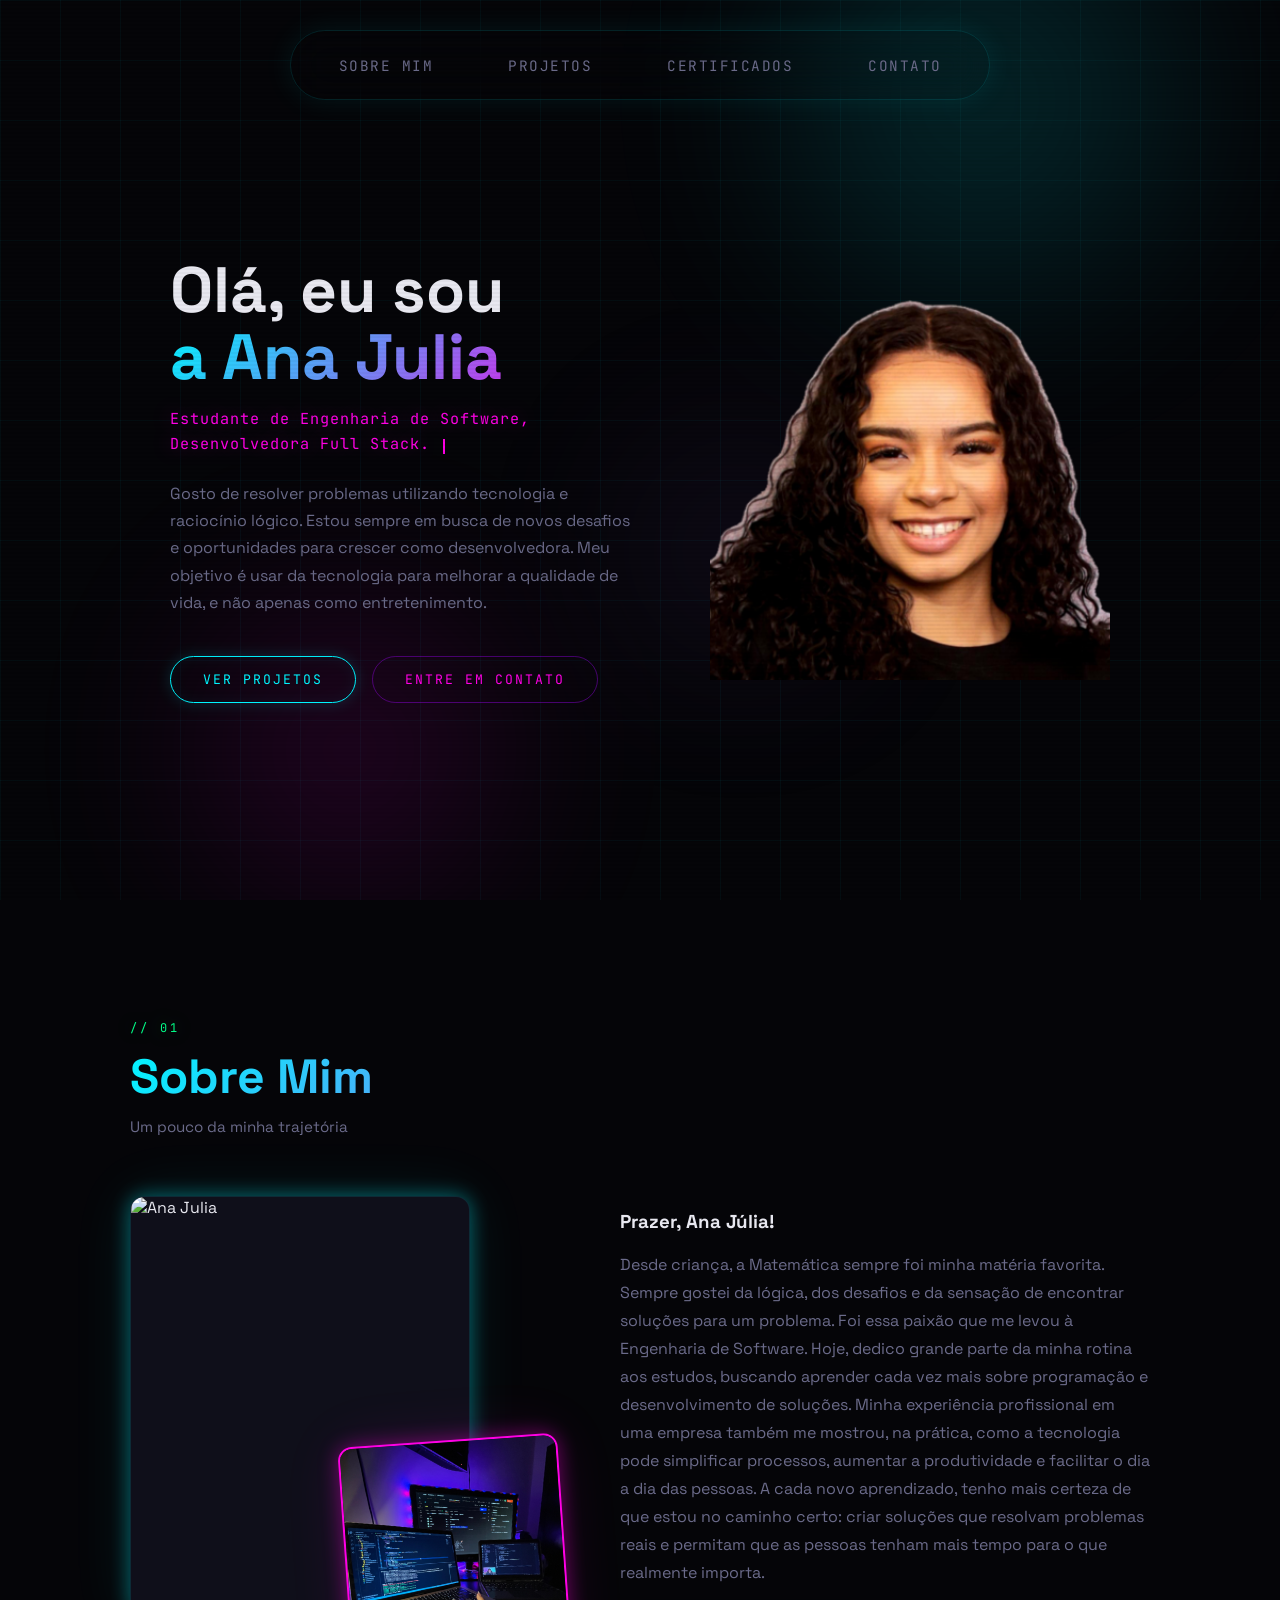
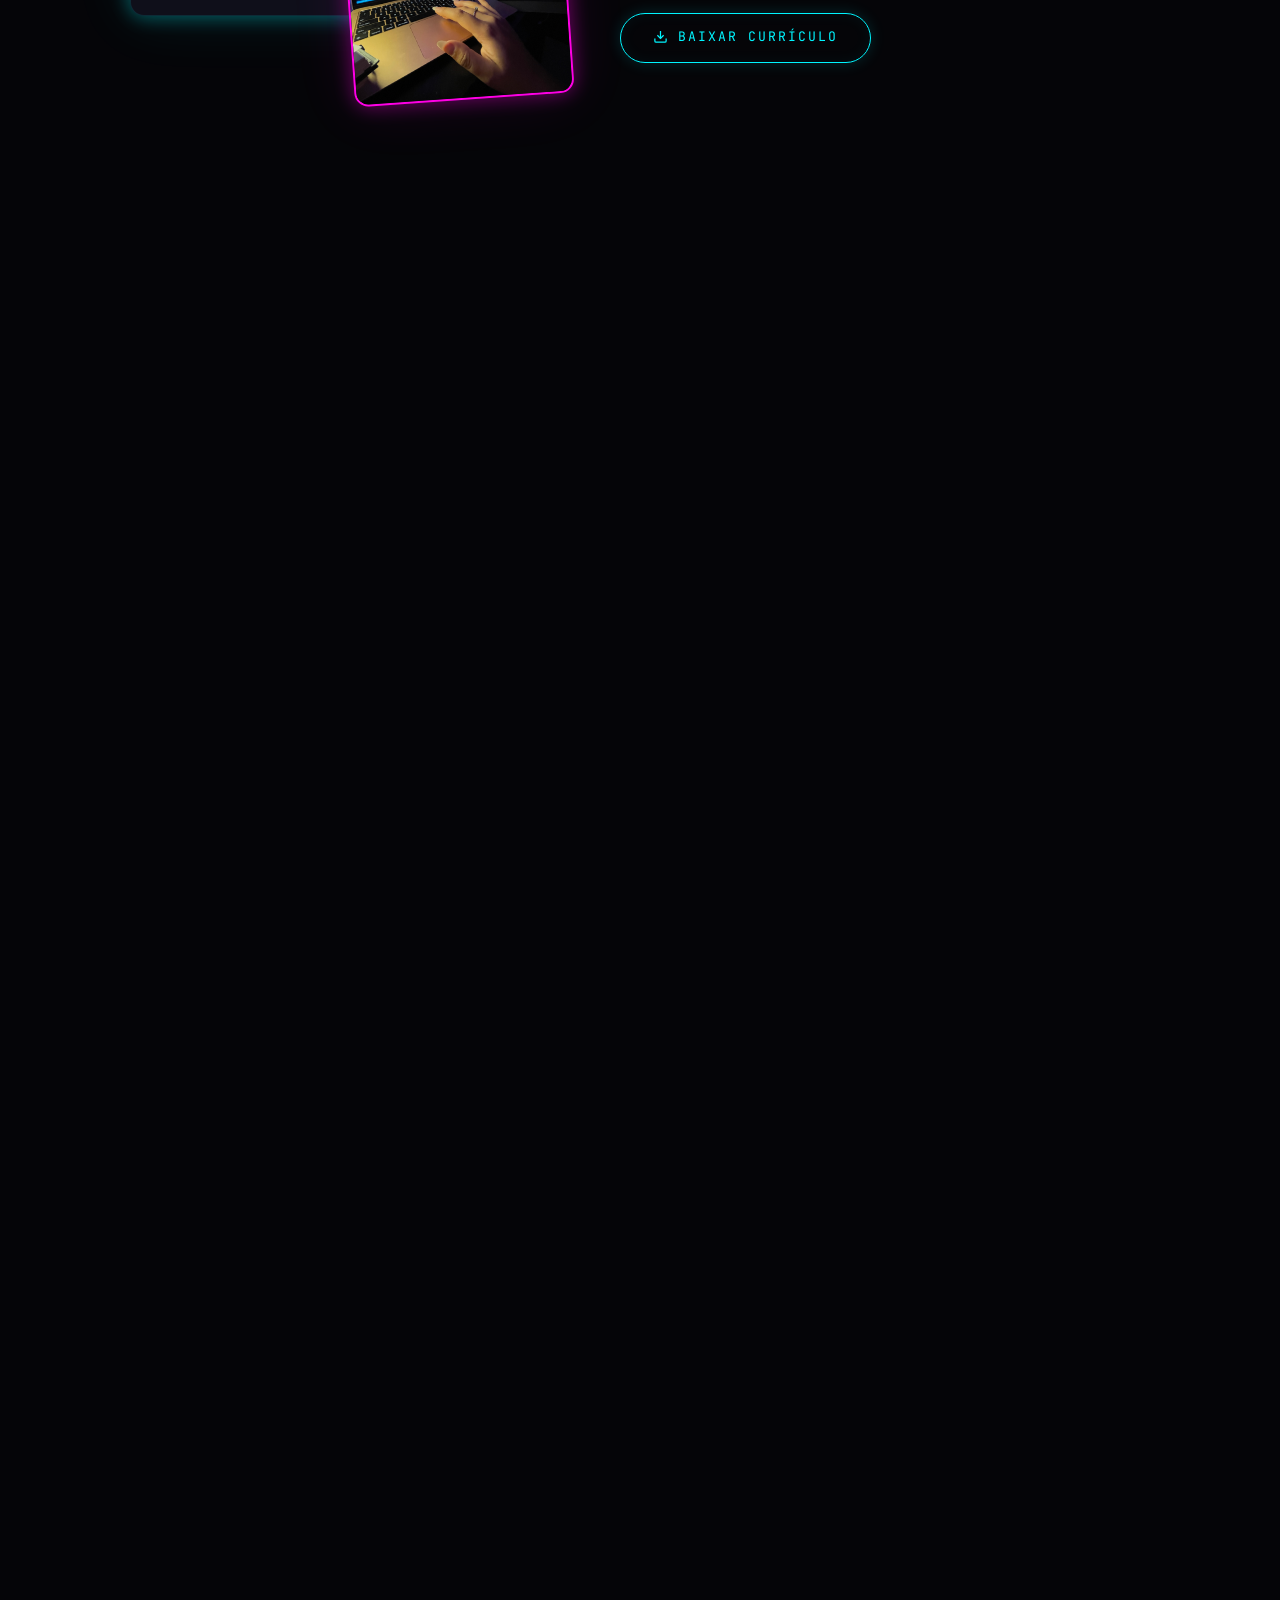
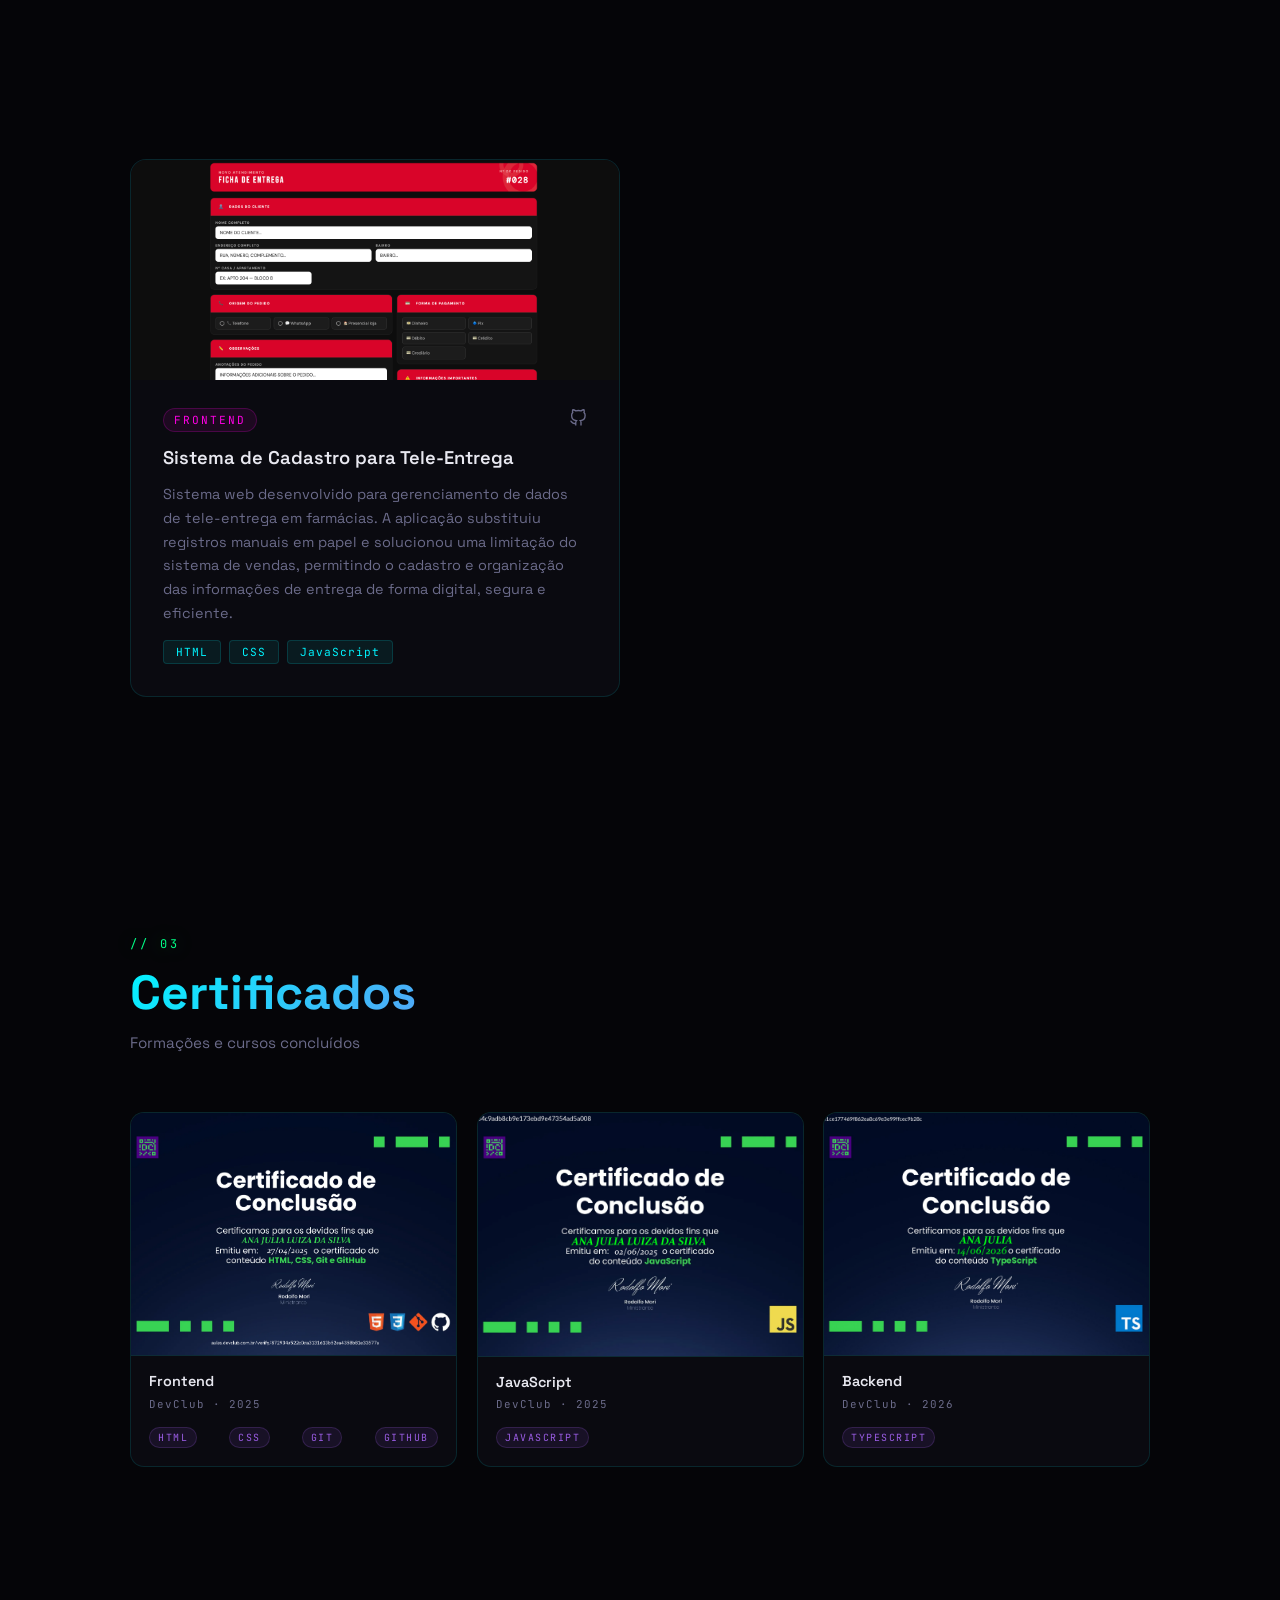
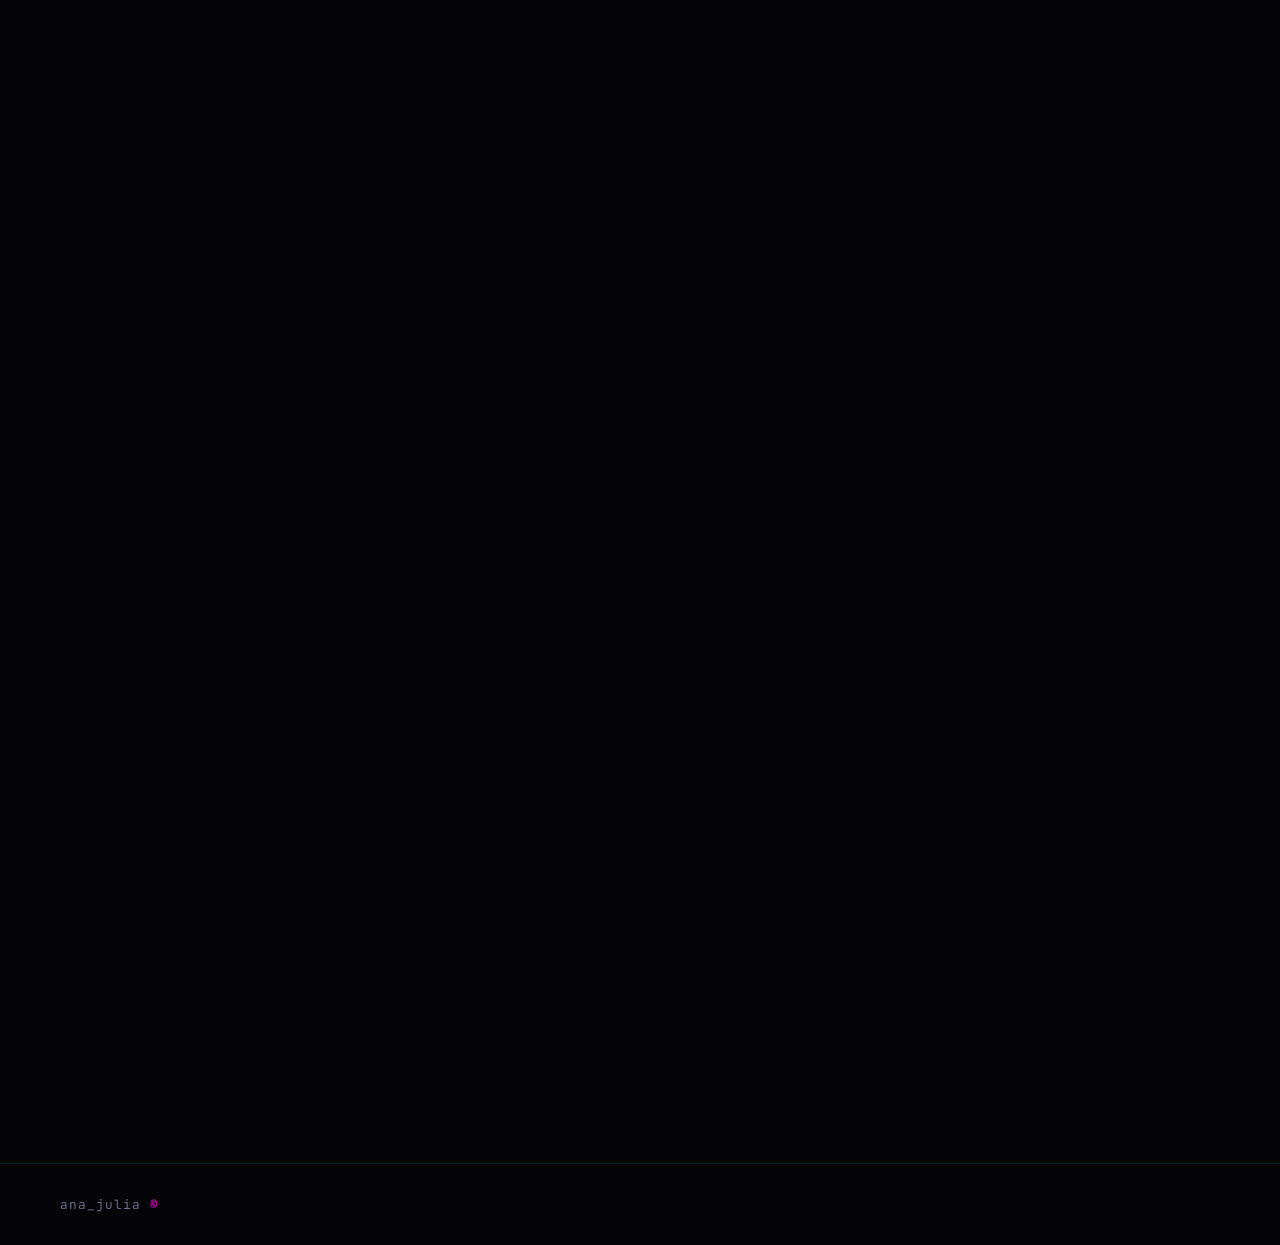
==== commit aa28c340: "concluido" ====
--- a/index.html
+++ b/index.html
@@ -1,18 +1,25 @@
 <!DOCTYPE html>
-<html lang="en">
+<html lang="pt-BR">
 <head>
   <meta charset="UTF-8">
   <meta name="viewport" content="width=device-width, initial-scale=1.0">
-  <title>Portifólio Ana</title>
+  <title>Portfólio Ana Julia</title>
+  <meta name="description" content="Portfólio de Ana Julia, desenvolvedora full stack e estudante de Engenharia de Software. Projetos em React, Node.js, PostgreSQL e Python.">
   <link rel="preconnect" href="https://fonts.googleapis.com">
   <link href="https://fonts.googleapis.com/css2?family=Space+Grotesk:wght@300;400;500;600;700&family=JetBrains+Mono:wght@300;400;700&display=swap" rel="stylesheet">
   <link rel="stylesheet" href="style.css">
 </head>
 <body>
 
+  <div id="particles"></div>
+
   <!-- ── NAV ─────────────────────────────── -->
   <nav>
-    <ul class="nav-links">
+    <button class="nav-toggle" id="navToggle" aria-label="Abrir menu" aria-expanded="false" aria-controls="navLinks">
+      <span></span><span></span><span></span>
+    </button>
+    <ul class="nav-links" id="navLinks">
+      <li><a href="#sobremim">Sobre Mim</a></li>
       <li><a href="#projects">Projetos</a></li>
       <li><a href="#certificates">Certificados</a></li>
       <li><a href="#contact">Contato</a></li>
@@ -21,7 +28,6 @@
 
   <!-- ── HERO ─────────────────────────────── -->
   <section class="hero" id="home">
-    <div id="particles" style="position:absolute;inset:0;pointer-events:none;z-index:0;overflow:hidden"></div>
     <div class="orb orb-1"></div>
     <div class="orb orb-2"></div>
     <div class="orb orb-3"></div>
@@ -52,10 +58,45 @@
     </div>
   </section>
 
+  <!-- ── SOBRE MIM ─────────────────────────── -->
+  <section class="section" id="sobremim">
+    <div class="section-header reveal">
+      <span class="section-label">// 01</span>
+      <h2 class="section-title">Sobre Mim</h2>
+      <p class="section-sub">Um pouco da minha trajetória</p>
+    </div>
+
+    <div class="about-wrap">
+      <div class="about-gallery reveal">
+        <img src="src/1.jpg" alt="Ana Julia" class="about-photo about-photo-1">
+        <img src="src/2.jpg" alt="Ana Julia" class="about-photo about-photo-2">
+      </div>
+
+      <div class="about-text reveal">
+        <h3 class="about-title">Prazer, Ana Júlia!</h3>
+<p>
+        Desde criança, a Matemática sempre foi minha matéria favorita. Sempre gostei da lógica, dos desafios e da sensação de encontrar soluções para um problema.
+
+        Foi essa paixão que me levou à Engenharia de Software. Hoje, dedico grande parte da minha rotina aos estudos, buscando aprender cada vez mais sobre programação e desenvolvimento de soluções.
+        
+        Minha experiência profissional em uma empresa também me mostrou, na prática, como a tecnologia pode simplificar processos, aumentar a produtividade e facilitar o dia a dia das pessoas.
+        
+        A cada novo aprendizado, tenho mais certeza de que estou no caminho certo: criar soluções que resolvam problemas reais e permitam que as pessoas tenham mais tempo para o que realmente importa.
+      </p>        
+        <a href="src/ana_julia_luiza_da_silva_curriculo.pdf" download="curriculo-ana-julia.pdf" class="btn-primary about-cv">
+          <span>
+            <svg width="15" height="15" viewBox="0 0 24 24" fill="none" stroke="currentColor" stroke-width="2"><path d="M21 15v4a2 2 0 0 1-2 2H5a2 2 0 0 1-2-2v-4"/><polyline points="7 10 12 15 17 10"/><line x1="12" y1="15" x2="12" y2="3"/></svg>
+            Baixar Currículo
+          </span>
+        </a>
+      </div>
+    </div>
+  </section>
+
   <!-- ── PROJETOS ─────────────────────────── -->
   <section class="section" id="projects">
-    <div class="section-header">
-      <span class="section-label">// 01</span>
+    <div class="section-header reveal">
+      <span class="section-label">// 02</span>
       <h2 class="section-title">Projetos</h2>
       <p class="section-sub">Alguns dos meus projetos</p>
     </div>
@@ -63,11 +104,11 @@
     <div class="projects-grid">
 
       <!-- CARD 1 -->
-      <article class="project-card">
+      <article class="project-card reveal">
         <div class="card-image">
           <img src="src/devmoviies.png" alt="Preview do projeto" class="card-img">
           <div class="card-img-overlay">
-            <a href="https://dev-movies-r39h-git-main-annazjulias-projects.vercel.app/" target="_blank" class="btn-site">
+            <a href="https://dev-movies-r39h.vercel.app/" target="_blank" class="btn-site">
               <svg width="15" height="15" viewBox="0 0 24 24" fill="none" stroke="currentColor" stroke-width="2">
                 <path d="M18 13v6a2 2 0 0 1-2 2H5a2 2 0 0 1-2-2V8a2 2 0 0 1 2-2h6"/><polyline points="15 3 21 3 21 9"/><line x1="10" y1="14" x2="21" y2="3"/></svg>
               Ver Site
@@ -83,8 +124,8 @@
           </div>
           <h3 class="card-title">🎬 DevMovies</h3>
           <p class="card-desc">
-            Plataforma de catálogo de filmes desenvolvida com React, integrada a API externa para exibição dinâmica de informações, categorias e detalhes dos filmes, utilizando componentes reutilizáveis e navegação SPA.          </p>
-          <div class="card-stack">
+            Aplicação web de catálogo de filmes desenvolvida em React, consumindo dados em tempo real por meio de uma API externa. O sistema permite visualizar filmes, explorar categorias e acessar informações detalhadas de cada título através de uma interface moderna, responsiva e construída com componentes reutilizáveis.
+                      <div class="card-stack">
             <span class="tech">React</span>
             <span class="tech">Axios</span>
             <span class="tech">Styled Components</span>
@@ -93,11 +134,11 @@
       </article>
 
       <!-- CARD 2 -->
-      <article class="project-card">
+      <article class="project-card reveal">
         <div class="card-image">
           <img src="src/devBurguer.png" alt="Preview do projeto" class="card-img">
           <div class="card-img-overlay">
-            <a href="https://devburguerinterface.onrender.com/login" target="_blank" class="btn-site">
+            <a href="https://devburguerinterface.onrender.com/" target="_blank" class="btn-site">
               <svg width="15" height="15" viewBox="0 0 24 24" fill="none" stroke="currentColor" stroke-width="2"><path d="M18 13v6a2 2 0 0 1-2 2H5a2 2 0 0 1-2-2V8a2 2 0 0 1 2-2h6"/><polyline points="15 3 21 3 21 9"/><line x1="10" y1="14" x2="21" y2="3"/></svg>
               Ver Site
             </a>
@@ -116,8 +157,9 @@
           </div>
           </div>
           <h3 class="card-title">🍔 DevBurger</h3>
-          <p class="card-desc">O DevBurger é uma plataforma de pedidos online que possui gerenciamento de usuários, produtos, categorias e pagamentos. A API foi desenvolvida para fornecer todos os recursos necessários para uma aplicação de delivery, incluindo autenticação, upload de imagens e integração com pagamentos.</p>
-          <div class="card-stack">
+          <p class="card-desc">
+            Plataforma de delivery desenvolvida com foco em escalabilidade e gestão eficiente de pedidos. O projeto inclui autenticação e autorização de usuários, gerenciamento de produtos e categorias, upload de imagens, integração com APIs de pagamento e recursos administrativos para controle completo da operação.
+            </p>          <div class="card-stack">
             <span class="tech">Express</span>
             <span class="tech">PostgreSQL</span>
             <span class="tech">Sequelize</span>
@@ -135,7 +177,7 @@
       </article>
 
       <!-- CARD 3 -->
-      <article class="project-card">
+      <article class="project-card reveal">
         <div class="card-image">
           <img src="src/agente.png" alt="Preview do projeto" class="card-img">
           <div class="card-img-overlay">
@@ -153,7 +195,9 @@
             </a>
           </div>
           <h3 class="card-title">🤖 Agente de Cotação</h3>
-          <p class="card-desc">Agente de automação desenvolvido em Python para análise de cotações de fornecedores. O sistema processa planilhas de múltiplas lojas, padroniza dados e compara preços automaticamente, identificando as melhores oportunidades de compra e otimizando o processo de abastecimento. 🚀</p>
+          <p class="card-desc">
+            Aplicação desenvolvida em Python para automação de processos de cotação. O sistema realiza a leitura e padronização de planilhas de múltiplos fornecedores, compara valores de produtos, identifica as melhores ofertas e calcula o custo total da compra. Além disso, gera relatórios automatizados por fornecedor, reduzindo o tempo de análise e aumentando a precisão na tomada de decisões comerciais.
+            </p>
           <div class="card-stack">
             <span class="tech">Python</span>
           </div>
@@ -161,7 +205,7 @@
       </article>
 
       <!-- CARD 4 -->
-      <article class="project-card">
+      <article class="project-card reveal">
         <div class="card-image">
           <img src="src/entrega.png" alt="Preview do projeto" class="card-img">
           <div class="card-img-overlay">
@@ -179,134 +223,161 @@
             </a>
           </div>
           <h3 class="card-title">📦 Controle de Entregas</h3>
-          <p class="card-desc">Sistema de controle de entregas desenvolvido inicialmente em C e posteriormente evoluído para uma interface gráfica moderna utilizando HTML, CSS e JavaScript. A aplicação permite registrar entregas, controlar taxas, gerar relatórios, importar/exportar arquivos CSV e acompanhar o faturamento de uma farmácia de forma prática e organizada. 🚀</p>
+          <p class="card-desc">Sistema de gestão de entregas desenvolvido em C e posteriormente evoluído para uma interface gráfica moderna com HTML, CSS e JavaScript. O projeto realiza o controle de entregas, cálculo de taxas, acompanhamento de faturamento, geração de relatórios e manipulação de arquivos CSV, otimizando a operação logística de uma farmácia.
+          </p>
           <div class="card-stack">
             <span class="tech">HTML</span><span class="tech">CSS</span><span class="tech">JavaScript</span>
           </div>
         </div>
+     
       </article>
 
+      <!-- CARD 5 -->
+       <article class="project-card reveal">
+        <div class="card-image">
+          <img src="src/ficha.png" alt="Preview do projeto" class="card-img">
+          <div class="card-img-overlay">
+            <a href="https://farmacia-online-production.up.railway.app/" target="_blank" class="btn-site">
+              <svg width="15" height="15" viewBox="0 0 24 24" fill="none" stroke="currentColor" stroke-width="2"><path d="M18 13v6a2 2 0 0 1-2 2H5a2 2 0 0 1-2-2V8a2 2 0 0 1 2-2h6"/><polyline points="15 3 21 3 21 9"/><line x1="10" y1="14" x2="21" y2="3"/></svg>
+              Ver Site
+            </a>
+          </div>
+        </div>
+        <div class="card-body">
+          <div class="card-top">
+            <span class="card-tag">Frontend</span>
+            <a href="https://github.com/atakadofarmabalcao-oss/farmacia-online.git" class="icon-link" title="GitHub">
+              <svg width="18" height="18" viewBox="0 0 24 24" fill="none" stroke="currentColor" stroke-width="1.8"><path d="M9 19c-5 1.5-5-2.5-7-3m14 6v-3.87a3.37 3.37 0 0 0-.94-2.61c3.14-.35 6.44-1.54 6.44-7A5.44 5.44 0 0 0 20 4.77 5.07 5.07 0 0 0 19.91 1S18.73.65 16 2.48a13.38 13.38 0 0 0-7 0C6.27.65 5.09 1 5.09 1A5.07 5.07 0 0 0 5 4.77a5.44 5.44 0 0 0-1.5 3.78c0 5.42 3.3 6.61 6.44 7A3.37 3.37 0 0 0 9 18.13V22"/></svg>
+            </a>
+          </div>
+          <h3 class="card-title">Sistema de Cadastro para Tele-Entrega</h3>
+          <p class="card-desc">Sistema web desenvolvido para gerenciamento de dados de tele-entrega em farmácias. A aplicação substituiu registros manuais em papel e solucionou uma limitação do sistema de vendas, permitindo o cadastro e organização das informações de entrega de forma digital, segura e eficiente.
+          </p>
+          <div class="card-stack">
+            <span class="tech">HTML</span><span class="tech">CSS</span><span class="tech">JavaScript</span>
+          </div>
+        </div>
+      </article>
     </div>
   </section>
 
   <!-- ── CERTIFICADOS ──────────────────────── -->
   <section class="section" id="certificates">
-    <div class="section-header">
-      <span class="section-label">// 02</span>
+    <div class="section-header reveal">
+      <span class="section-label">// 03</span>
       <h2 class="section-title">Certificados</h2>
       <p class="section-sub">Formações e cursos concluídos</p>
     </div>
 
     <div class="certs-grid">
 
-      <div class="cert-card">
+      <div class="cert-card reveal">
         <div class="cert-img-area">
           <img src="src/GitHub.png" alt="Certificado X">
         </div>
         <div class="cert-body">
-          <span class="cert-title">Nome do Certificado</span>
-          <span class="cert-meta">Plataforma · Ano</span>
+          <span class="cert-title">Frontend</span>
+          <span class="cert-meta">DevClub · 2025</span>
           <div class="cert-footer">
-            <span class="cert-tag">React</span>
-          </div>
-        </div>
-      </div>
-      <div class="cert-card">
+            <span class="cert-tag">HTML</span>
+            <span class="cert-tag">CSS</span>
+            <span class="cert-tag">GIT</span>
+            <span class="cert-tag">GITHUB</span>
+          </div>
+        </div>
+      </div>
+      <div class="cert-card reveal">
         <div class="cert-img-area">
           <img src="src/CertClub.png" alt="Certificado X">
         </div>
         <div class="cert-body">
-          <span class="cert-title">Nome do Certificado</span>
-          <span class="cert-meta">Plataforma · Ano</span>
+          <span class="cert-title">JavaScript</span>
+          <span class="cert-meta">DevClub · 2025</span>
           <div class="cert-footer">
-            <span class="cert-tag">React</span>
-          </div>
-        </div>
-      </div>
-      <div class="cert-card">
+            <span class="cert-tag">JavaScript</span>
+          </div>
+        </div>
+      </div>
+      <div class="cert-card reveal">
         <div class="cert-img-area">
           <img src="src/Devbills.png" alt="Certificado X">
         </div>
         <div class="cert-body">
-          <span class="cert-title">Nome do Certificado</span>
-          <span class="cert-meta">Plataforma · Ano</span>
+          <span class="cert-title">Backend</span>
+          <span class="cert-meta">DevClub · 2026</span>
           <div class="cert-footer">
-            <span class="cert-tag">React</span>
-          </div>
-        </div>
-      </div>
-      <div class="cert-card">
+            <span class="cert-tag">TypeScript</span>
+          </div>
+        </div>
+      </div>
+      <div class="cert-card reveal">
         <div class="cert-img-area">
           <img src="src/uni.png" alt="Certificado X">
         </div>
         <div class="cert-body">
-          <span class="cert-title">Nome do Certificado</span>
-          <span class="cert-meta">Plataforma · Ano</span>
+          <span class="cert-title">Bacharelado em Engenharia de Software</span>
+          <span class="cert-meta">Unicesumar · Em andamento</span>
           <div class="cert-footer">
-            <span class="cert-tag">React</span>
-          </div>
-        </div>
-      </div>
-      <div class="cert-card">
+            <span class="cert-tag">Formação Academica</span>
+          </div>
+        </div>
+      </div>
+      <div class="cert-card reveal">
         <div class="cert-img-area">
           <img src="src/pre.png" alt="Certificado X">
         </div>
         <div class="cert-body">
-          <span class="cert-title">Nome do Certificado</span>
-          <span class="cert-meta">Plataforma · Ano</span>
+          <span class="cert-title">Web Designer</span>
+          <span class="cert-meta">Prepara Cursos · 2017</span>
           <div class="cert-footer">
-            <span class="cert-tag">React</span>
-          </div>
-
-        </div>
-      </div>
-      <div class="cert-card">
-        <div class="cert-img-area">
-          <img src="src/pre.png" alt="Certificado X">
-        </div>
-        <div class="cert-body">
-          <span class="cert-title">Nome do Certificado</span>
-          <span class="cert-meta">Plataforma · Ano</span>
-          <div class="cert-footer">
-            <span class="cert-tag">React</span>
-          </div>
-        </div>
-      </div>
-    </div>
-    </div>
-    </div>
+            <span class="cert-tag">HTML</span>
+            <span class="cert-tag">Flash CS6</span>
+            <span class="cert-tag">PHP</span>
+          </div>
+
+        </div>
+      </div>
     </div>
   </section>
-
-  <!-- ── CONTATO ───────────────────────────── -->
   <section class="section" id="contact">
-    <div class="section-header">
-      <span class="section-label">// 03</span>
+    <div class="section-header reveal">
+      <span class="section-label">// 04</span>
       <h2 class="section-title">Contato</h2>
       <p class="section-sub">Vamos conversar?</p>
     </div>
 
     <div class="contact-wrap">
       <div class="contact-links">
-        <a href="mailto:seuemail@email.com" class="contact-card">
-          <svg width="22" height="22" viewBox="0 0 24 24" fill="none" stroke="currentColor" stroke-width="1.6"><rect x="2" y="4" width="20" height="16" rx="2"/><path d="m22 7-8.97 5.7a1.94 1.94 0 0 1-2.06 0L2 7"/></svg>
-          <span>seuemail@email.com</span>
-        </a>
-        <a href="https://github.com/seuusuario" target="_blank" class="contact-card">
+        <a href="https://mail.google.com/mail/?view=cm&fs=1&to=anazjuliasilva15@gmail.com" target="_blank" class="contact-card reveal">
+          <svg width="22" height="22" viewBox="0 0 24 24" fill="none" stroke="currentColor" stroke-width="1.6">
+            <rect x="2" y="4" width="20" height="16" rx="2"/>
+            <path d="m22 7-8.97 5.7a1.94 1.94 0 0 1-2.06 0L2 7"/>
+          </svg>
+          <span>anazjuliasilva15@gmail.com</span>
+        </a>
+        <a href="https://github.com/annazjulias" target="_blank" class="contact-card reveal">
           <svg width="22" height="22" viewBox="0 0 24 24" fill="none" stroke="currentColor" stroke-width="1.6"><path d="M9 19c-5 1.5-5-2.5-7-3m14 6v-3.87a3.37 3.37 0 0 0-.94-2.61c3.14-.35 6.44-1.54 6.44-7A5.44 5.44 0 0 0 20 4.77 5.07 5.07 0 0 0 19.91 1S18.73.65 16 2.48a13.38 13.38 0 0 0-7 0C6.27.65 5.09 1 5.09 1A5.07 5.07 0 0 0 5 4.77a5.44 5.44 0 0 0-1.5 3.78c0 5.42 3.3 6.61 6.44 7A3.37 3.37 0 0 0 9 18.13V22"/></svg>
-          <span>github.com/seuusuario</span>
-        </a>
-        <a href="https://linkedin.com/in/seuusuario" target="_blank" class="contact-card">
+          <span>annazjulias</span>
+        </a>
+        <a href="https://www.linkedin.com/in/anazjulia/" target="_blank" class="contact-card reveal">
           <svg width="22" height="22" viewBox="0 0 24 24" fill="none" stroke="currentColor" stroke-width="1.6"><path d="M16 8a6 6 0 0 1 6 6v7h-4v-7a2 2 0 0 0-2-2 2 2 0 0 0-2 2v7h-4v-7a6 6 0 0 1 6-6z"/><rect x="2" y="9" width="4" height="12"/><circle cx="4" cy="4" r="2"/></svg>
-          <span>linkedin.com/in/seuusuario</span>
-        </a>
+          <span>anazjulia</span>
+        </a>
+        <a href="https://instagram.com/anna_juliiaaz" target="_blank" class="contact-card reveal">
+          <svg width="22" height="22" viewBox="0 0 24 24" fill="none" stroke="currentColor" stroke-width="1.6"><rect x="2" y="2" width="20" height="20" rx="5" ry="5"/><path d="M16 11.37A4 4 0 1 1 12.63 8 4 4 0 0 1 16 11.37z"/><line x1="17.5" y1="6.5" x2="17.51" y2="6.5"/></svg>
+          <span>@anna_juliiaaz</span>
+        </a>
+        <a href="https://wa.me/5535997681024" target="_blank" class="contact-card reveal" aria-label="Conversar no WhatsApp">
+          <svg fill="#6b6b8a" width="22px" height="22px" viewBox="0 0 32 32" version="1.1" xmlns="http://www.w3.org/2000/svg" stroke="#6b6b8a"><g id="SVGRepo_bgCarrier" stroke-width="1.6"></g><g id="SVGRepo_tracerCarrier" stroke-linecap="round" stroke-linejoin="round"></g><g id="SVGRepo_iconCarrier"> <title>whatsapp</title> <path d="M26.576 5.363c-2.69-2.69-6.406-4.354-10.511-4.354-8.209 0-14.865 6.655-14.865 14.865 0 2.732 0.737 5.291 2.022 7.491l-0.038-0.070-2.109 7.702 7.879-2.067c2.051 1.139 4.498 1.809 7.102 1.809h0.006c8.209-0.003 14.862-6.659 14.862-14.868 0-4.103-1.662-7.817-4.349-10.507l0 0zM16.062 28.228h-0.005c-0 0-0.001 0-0.001 0-2.319 0-4.489-0.64-6.342-1.753l0.056 0.031-0.451-0.267-4.675 1.227 1.247-4.559-0.294-0.467c-1.185-1.862-1.889-4.131-1.889-6.565 0-6.822 5.531-12.353 12.353-12.353s12.353 5.531 12.353 12.353c0 6.822-5.53 12.353-12.353 12.353h-0zM22.838 18.977c-0.371-0.186-2.197-1.083-2.537-1.208-0.341-0.124-0.589-0.185-0.837 0.187-0.246 0.371-0.958 1.207-1.175 1.455-0.216 0.249-0.434 0.279-0.805 0.094-1.15-0.466-2.138-1.087-2.997-1.852l0.010 0.009c-0.799-0.74-1.484-1.587-2.037-2.521l-0.028-0.052c-0.216-0.371-0.023-0.572 0.162-0.757 0.167-0.166 0.372-0.434 0.557-0.65 0.146-0.179 0.271-0.384 0.366-0.604l0.006-0.017c0.043-0.087 0.068-0.188 0.068-0.296 0-0.131-0.037-0.253-0.101-0.357l0.002 0.003c-0.094-0.186-0.836-2.014-1.145-2.758-0.302-0.724-0.609-0.625-0.836-0.637-0.216-0.010-0.464-0.012-0.712-0.012-0.395 0.010-0.746 0.188-0.988 0.463l-0.001 0.002c-0.802 0.761-1.3 1.834-1.3 3.023 0 0.026 0 0.053 0.001 0.079l-0-0.004c0.131 1.467 0.681 2.784 1.527 3.857l-0.012-0.015c1.604 2.379 3.742 4.282 6.251 5.564l0.094 0.043c0.548 0.248 1.25 0.513 1.968 0.74l0.149 0.041c0.442 0.14 0.951 0.221 1.479 0.221 0.303 0 0.601-0.027 0.889-0.078l-0.031 0.004c1.069-0.223 1.956-0.868 2.497-1.749l0.009-0.017c0.165-0.366 0.261-0.793 0.261-1.242 0-0.185-0.016-0.366-0.047-0.542l0.003 0.019c-0.092-0.155-0.34-0.247-0.712-0.434z"></path> </g></svg>          <span>Conversar no WhatsApp</span>
+        </a>
+      
       </div>
     </div>
   </section>
 
   <!-- ── FOOTER ────────────────────────────── -->
   <footer class="footer">
-    <span class="footer-mono">ana_julia <span style="color:var(--magenta)">©</span></span>
+    <span class="footer-mono">ana_julia <span style="color:var(--magenta)">©️</span></span>
   </footer>
   <script>
     const container = document.getElementById('particles');
@@ -324,6 +395,53 @@
       `;
       container.appendChild(p);
     }
+
+    // ── MENU MOBILE ───────────────────────
+    const navToggle = document.getElementById('navToggle');
+    const navLinks = document.getElementById('navLinks');
+
+    navToggle.addEventListener('click', () => {
+      const isOpen = navLinks.classList.toggle('open');
+      navToggle.setAttribute('aria-expanded', String(isOpen));
+    });
+
+    navLinks.querySelectorAll('a').forEach((link) => {
+      link.addEventListener('click', () => {
+        navLinks.classList.remove('open');
+        navToggle.setAttribute('aria-expanded', 'false');
+      });
+    });
+
+    // ── SCROLL REVEAL ──────────────────────
+    const revealEls = document.querySelectorAll('.reveal');
+
+    // pequeno delay escalonado para elementos vizinhos (cards na mesma grade)
+    revealEls.forEach((el) => {
+      const siblings = Array.from(el.parentElement.children).filter((s) =>
+        s.classList.contains('reveal')
+      );
+      const idx = siblings.indexOf(el);
+      el.style.transitionDelay = `${Math.min(idx * 0.08, 0.32)}s`;
+    });
+
+    if ('IntersectionObserver' in window) {
+      const revealObserver = new IntersectionObserver(
+        (entries) => {
+          entries.forEach((entry) => {
+            if (entry.isIntersecting) {
+              entry.target.classList.add('is-visible');
+              revealObserver.unobserve(entry.target);
+            }
+          });
+        },
+        { threshold: 0.15, rootMargin: '0px 0px -60px 0px' }
+      );
+
+      revealEls.forEach((el) => revealObserver.observe(el));
+    } else {
+      // fallback: navegadores sem suporte simplesmente mostram tudo
+      revealEls.forEach((el) => el.classList.add('is-visible'));
+    }
   </script>
 </body>
 </html>
--- a/style.css
+++ b/style.css
@@ -18,6 +18,14 @@
 /* ── RESET ──────────────────────────────── */
 * { margin: 0; padding: 0; box-sizing: border-box; }
 html { scroll-behavior: smooth; }
+
+/* ── FOCO (acessibilidade via teclado) ──── */
+a:focus-visible, button:focus-visible {
+  outline: 2px solid var(--cyan);
+  outline-offset: 4px;
+  border-radius: 4px;
+}
+
 /* ── SCANLINES (body inteiro) ───────────── */
 body::before {
   content: '';
@@ -33,6 +41,14 @@
 }
 
 /* ── PARTÍCULAS ─────────────────────────── */
+#particles {
+  position: fixed;
+  inset: 0;
+  pointer-events: none;
+  z-index: -1;
+  overflow: hidden;
+}
+
 .particle {
   position: absolute;
   border-radius: 50%;
@@ -59,7 +75,7 @@
   left: 0;
   right: 0;
   z-index: 100;
-  width: 500px;
+  width: 700px;
   height: 70px;
   display: flex;
   align-items: center;
@@ -92,6 +108,34 @@
   color: var(--green);
   text-shadow: var(--glow-cyan);
 }
+
+/* Botão hambúrguer (oculto no desktop) */
+.nav-toggle {
+  display: none;
+  flex-direction: column;
+  justify-content: center;
+  gap: 5px;
+  width: 28px;
+  height: 22px;
+  background: none;
+  border: none;
+  padding: 0;
+  cursor: pointer;
+}
+
+.nav-toggle span {
+  display: block;
+  width: 100%;
+  height: 2px;
+  background: var(--cyan);
+  border-radius: 2px;
+  box-shadow: 0 0 6px rgba(0,245,255,0.5);
+  transition: transform 0.3s ease, opacity 0.3s ease;
+}
+
+.nav-toggle[aria-expanded="true"] span:nth-child(1) { transform: translateY(7px) rotate(45deg); }
+.nav-toggle[aria-expanded="true"] span:nth-child(2) { opacity: 0; }
+.nav-toggle[aria-expanded="true"] span:nth-child(3) { transform: translateY(-7px) rotate(-45deg); }
 
 /* ── HERO ───────────────────────────────── */
 .hero {
@@ -308,6 +352,73 @@
   font-size: 0.95rem;
 }
 
+/* ── SOBRE MIM ──────────────────────────── */
+.about-wrap {
+  display: flex;
+  align-items: center;
+  gap: 70px;
+}
+
+.about-gallery {
+  position: relative;
+  flex-shrink: 0;
+  width: 420px;
+  height: 480px;
+}
+
+.about-photo-1 {
+  width: 340px;
+  height: 420px;
+  top: 0;
+  left: 0;
+  border: 1px solid var(--border);
+  box-shadow: var(--glow-cyan);
+}
+
+.about-photo-2 {
+  width: 220px;
+  height: 260px;
+  bottom: -24px;
+  right: -16px;
+  border: 2px solid var(--magenta);
+  box-shadow: var(--glow-mag);
+  transform: rotate(-4deg);
+}
+
+.about-photo {
+  position: absolute;
+  object-fit: cover;
+  border-radius: 14px;
+  background: var(--bg3);
+}
+
+
+.about-text {
+  flex: 1;
+  display: flex;
+  flex-direction: column;
+  gap: 18px;
+}
+
+.about-text p {
+  color: var(--muted);
+  font-size: 1rem;
+  line-height: 1.75;
+  max-width: 550px;
+  
+}
+
+.about-cv {
+  align-self: flex-start;
+  margin-top: 8px;
+}
+
+.about-cv span {
+  display: inline-flex;
+  align-items: center;
+  gap: 10px;
+}
+
 /* ── PROJETOS ───────────────────────────── */
 .projects-grid {
   display: grid;
@@ -596,10 +707,57 @@
   letter-spacing: 1px;
 }
 
+/* ── SCROLL REVEAL ──────────────────────── */
+.reveal {
+  opacity: 0;
+  transform: translateY(36px);
+  transition: opacity 0.7s cubic-bezier(0.16, 1, 0.3, 1),
+              transform 0.7s cubic-bezier(0.16, 1, 0.3, 1);
+  will-change: opacity, transform;
+}
+
+.reveal.is-visible {
+  opacity: 1;
+  transform: translateY(0);
+}
+
+@media (prefers-reduced-motion: reduce) {
+  .reveal {
+    opacity: 1;
+    transform: none;
+    transition: none;
+  }
+}
+
 /* ── RESPONSIVO ─────────────────────────── */
 @media (max-width: 900px) {
-  nav { width: 90%; padding: 16px 24px; }
-  .nav-links { display: none; }
+  nav { width: 90%; padding: 16px 24px; justify-content: flex-end; }
+  .nav-toggle { display: flex; }
+
+  .nav-links {
+    position: absolute;
+    top: calc(100% + 12px);
+    left: 0;
+    right: 0;
+    flex-direction: column;
+    align-items: center;
+    gap: 22px;
+    background: var(--bg2);
+    border: 1px solid var(--border);
+    border-radius: 20px;
+    padding: 24px 0;
+    box-shadow: 0 0 30px rgba(0,255,255,0.08);
+    opacity: 0;
+    visibility: hidden;
+    transform: translateY(-8px);
+    transition: opacity 0.25s ease, transform 0.25s ease, visibility 0.25s;
+  }
+
+  .nav-links.open {
+    opacity: 1;
+    visibility: visible;
+    transform: translateY(0);
+  }
 
   .hero {
     flex-direction: column-reverse;
@@ -615,5 +773,11 @@
   .section { padding: 80px 24px; }
   .projects-grid { grid-template-columns: 1fr; }
   .footer { flex-direction: column; gap: 8px; text-align: center; }
-}
-
+
+  .about-wrap { flex-direction: column; gap: 50px; }
+  .about-gallery { width: 240px; height: 280px; margin: 0 auto; }
+  .about-photo-1 { width: 200px; height: 240px; }
+  .about-photo-2 { width: 130px; height: 150px; }
+  .about-text { text-align: center; }
+  .about-cv { align-self: center; }
+}
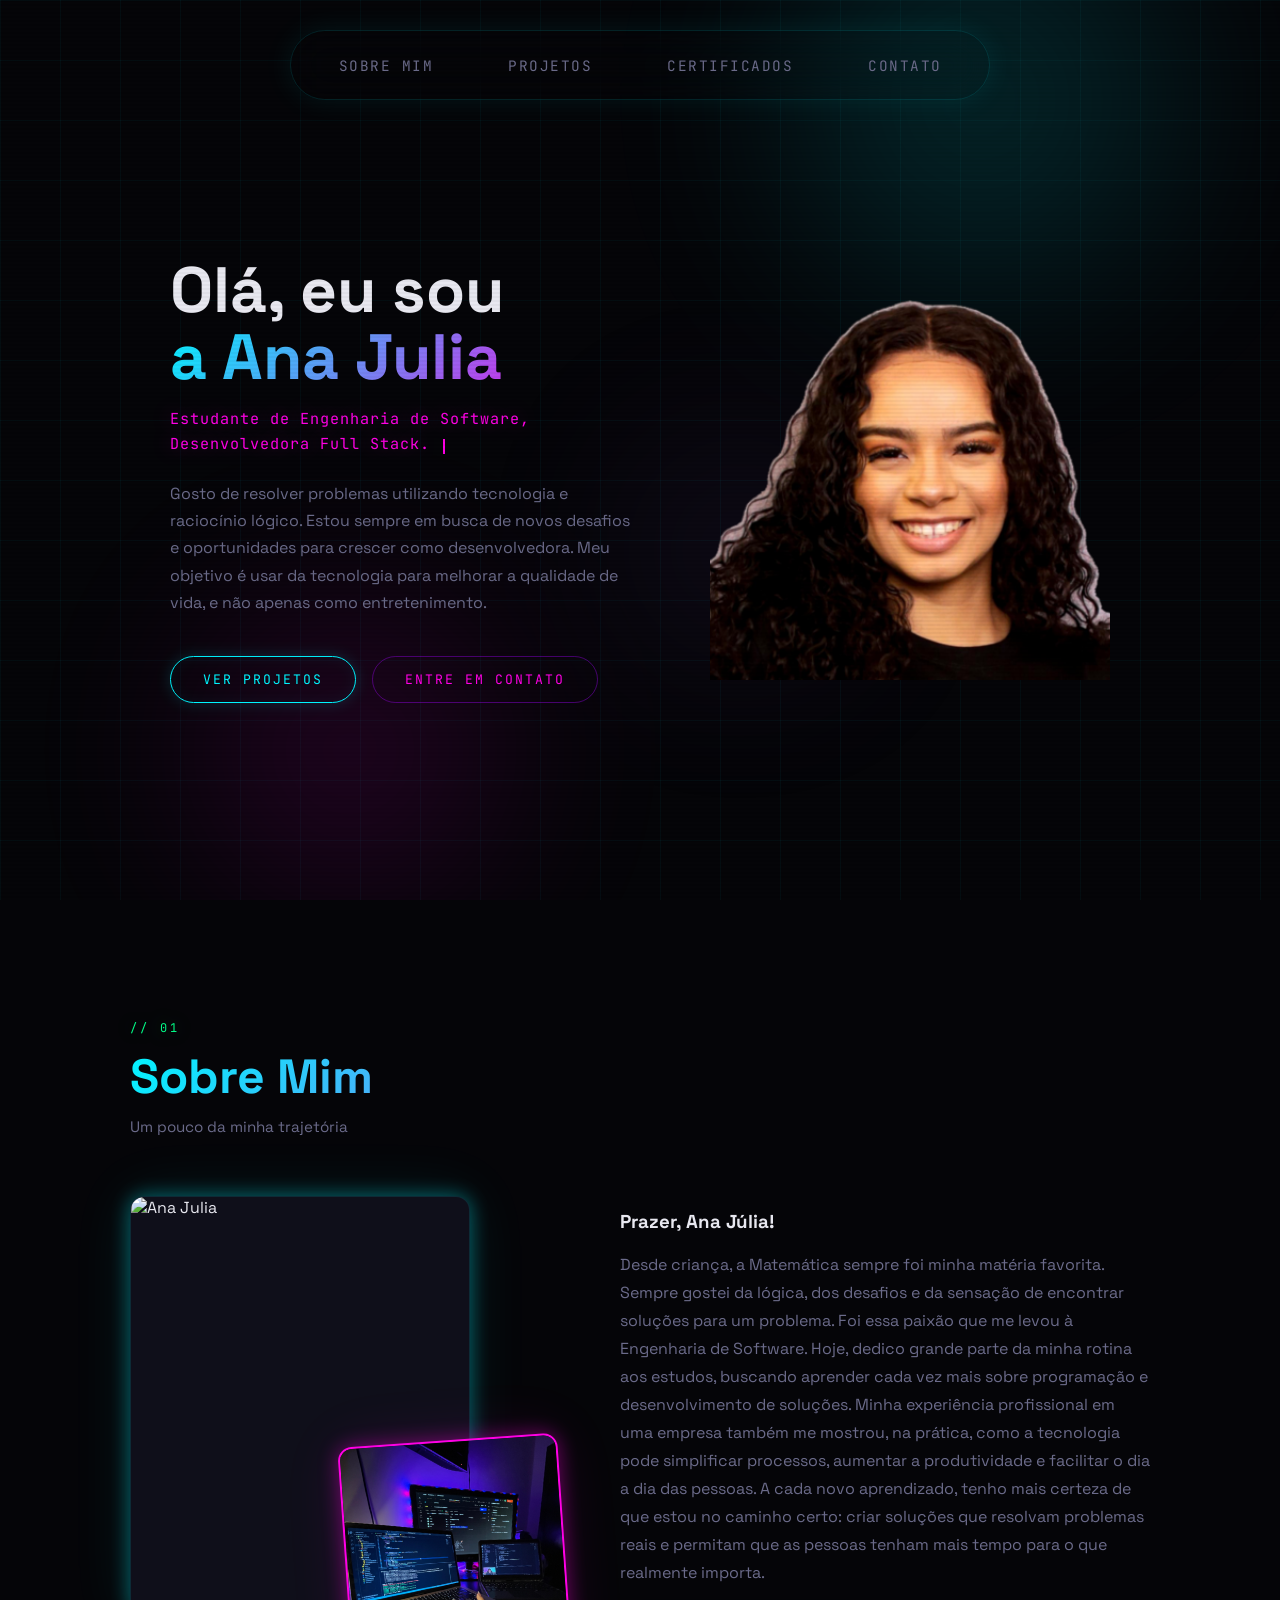
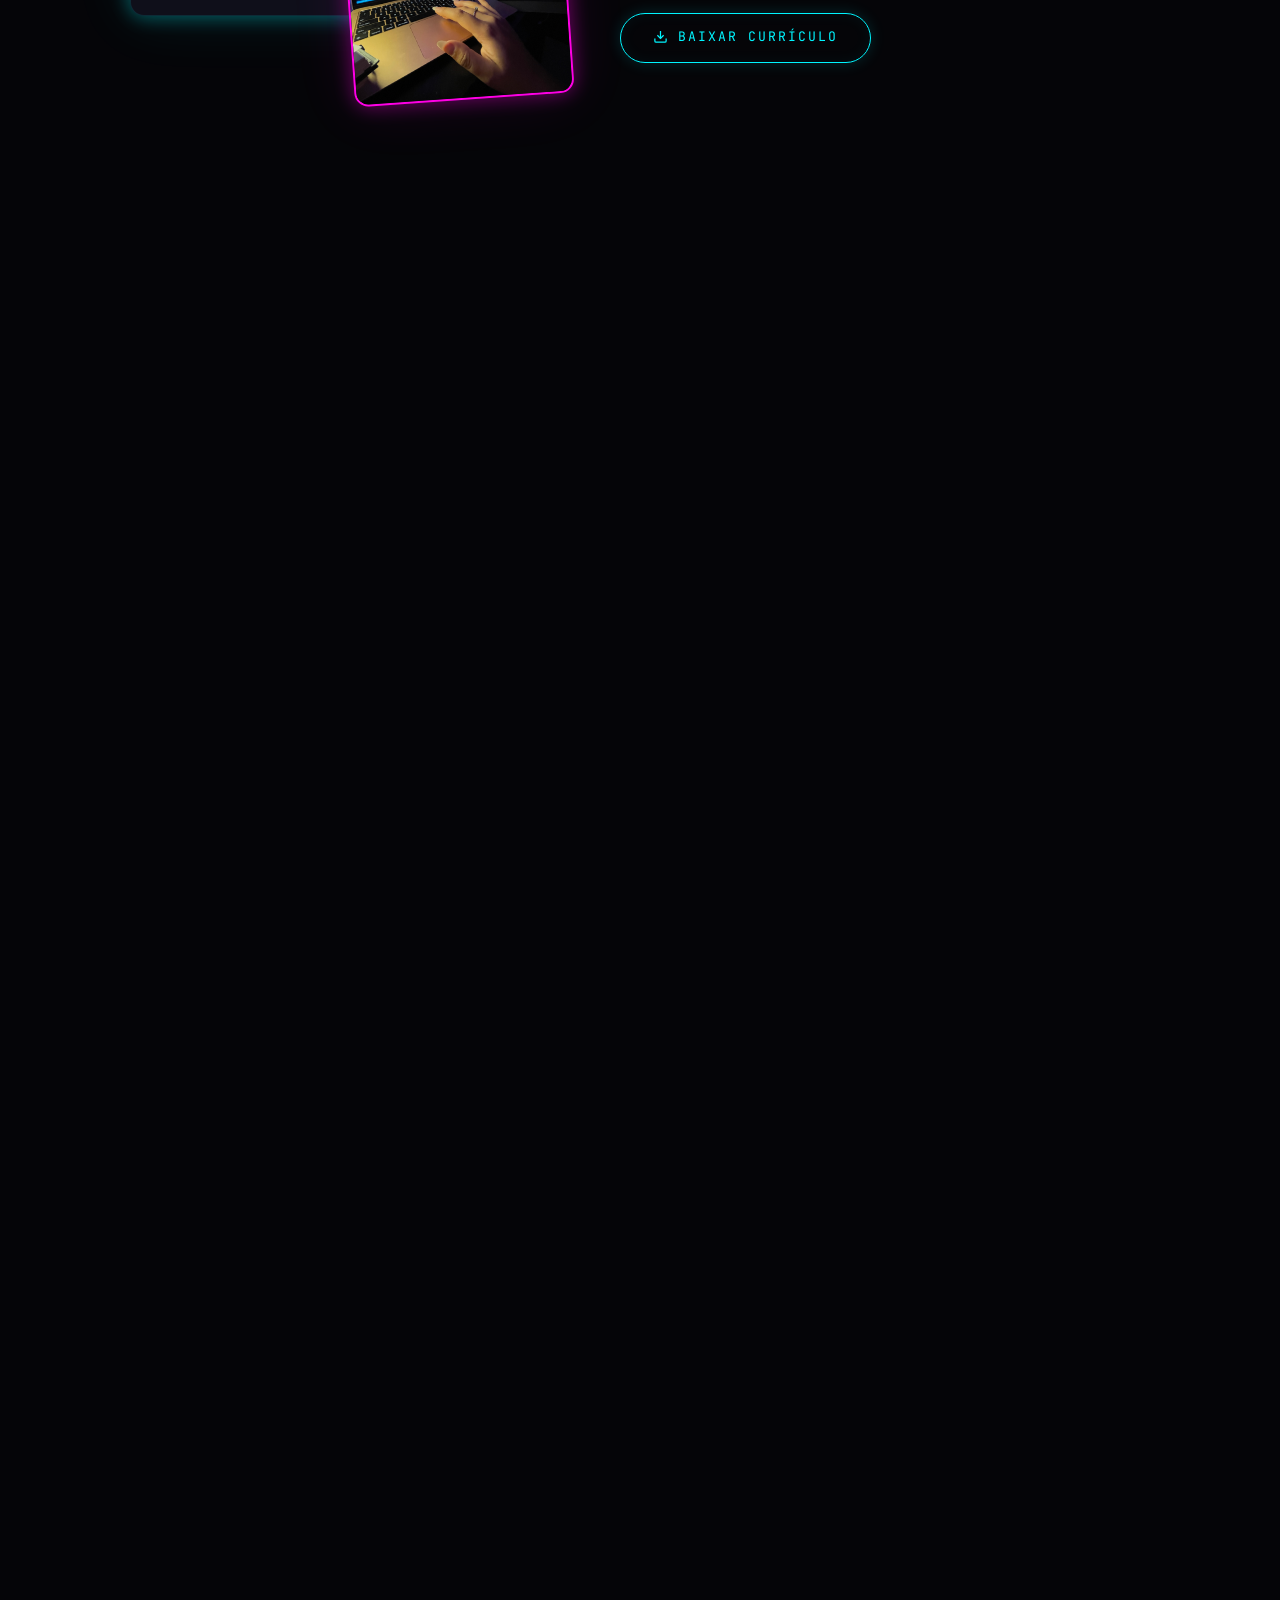
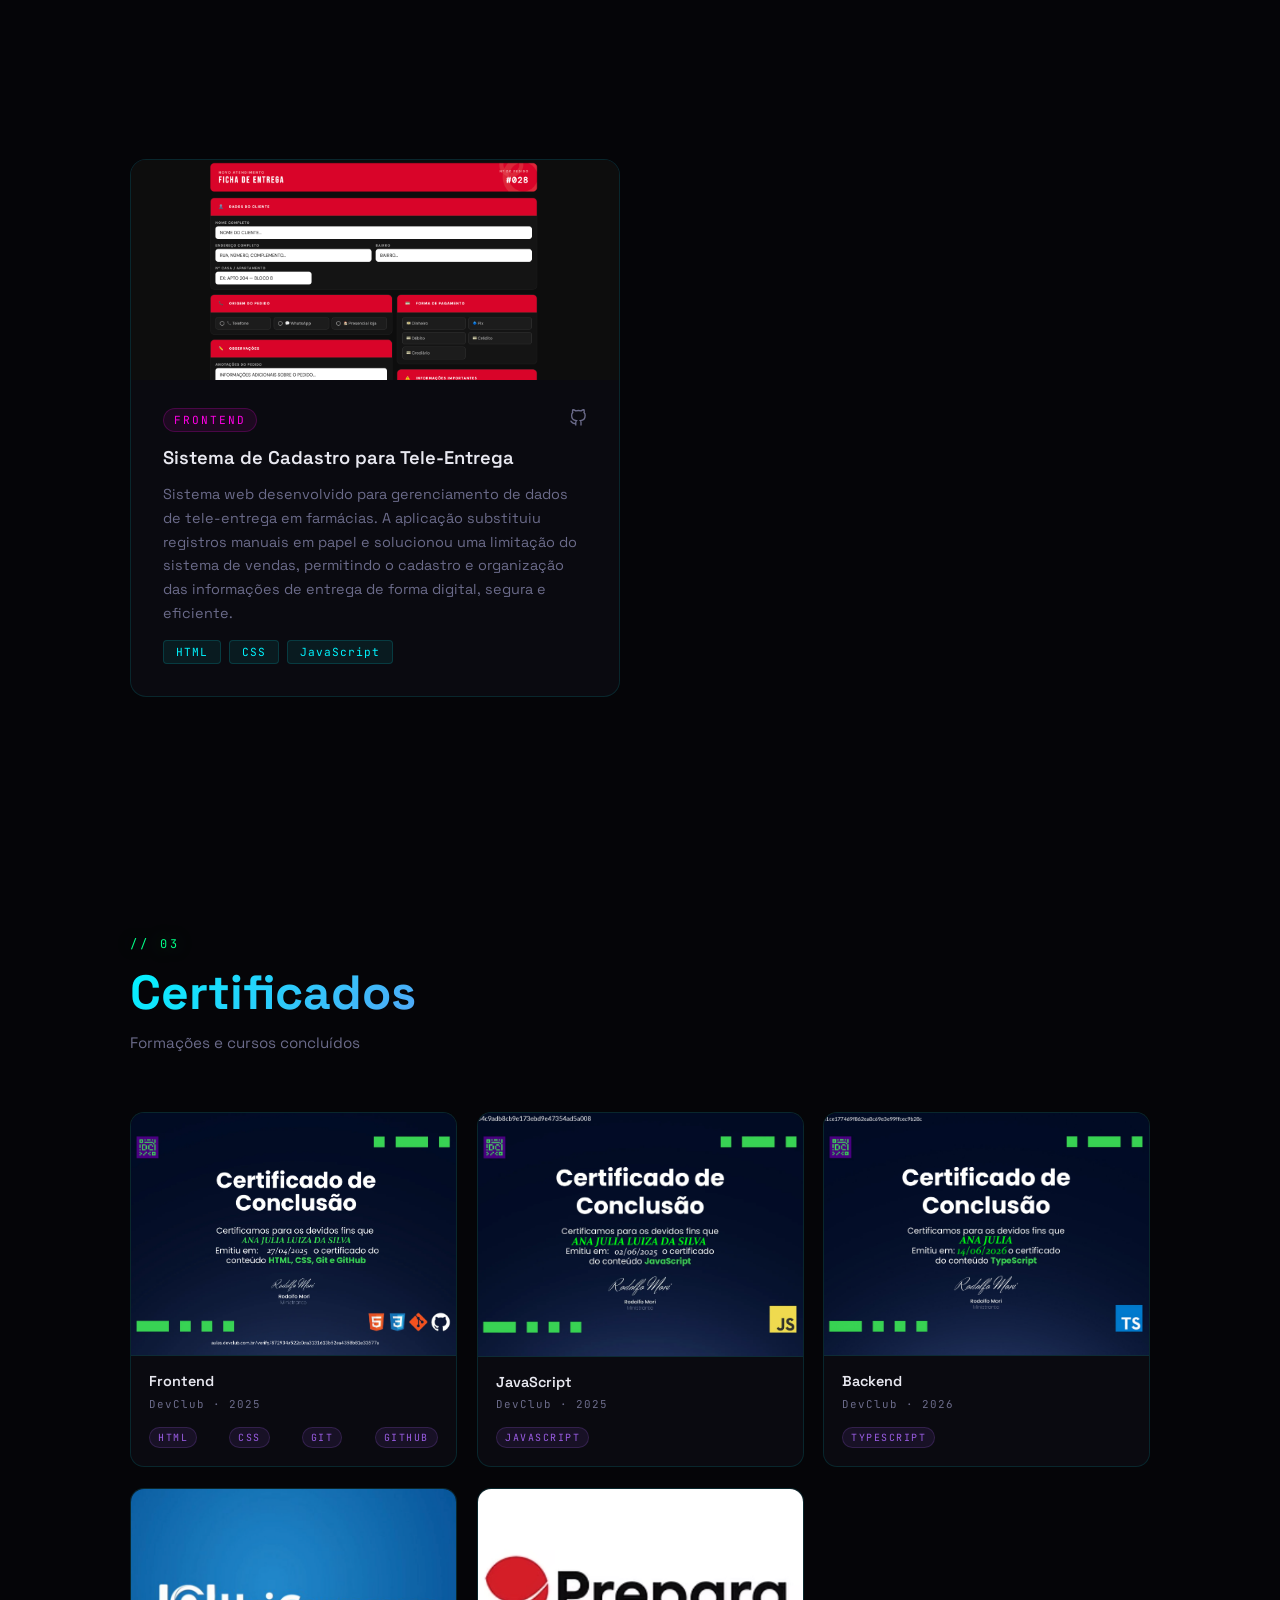
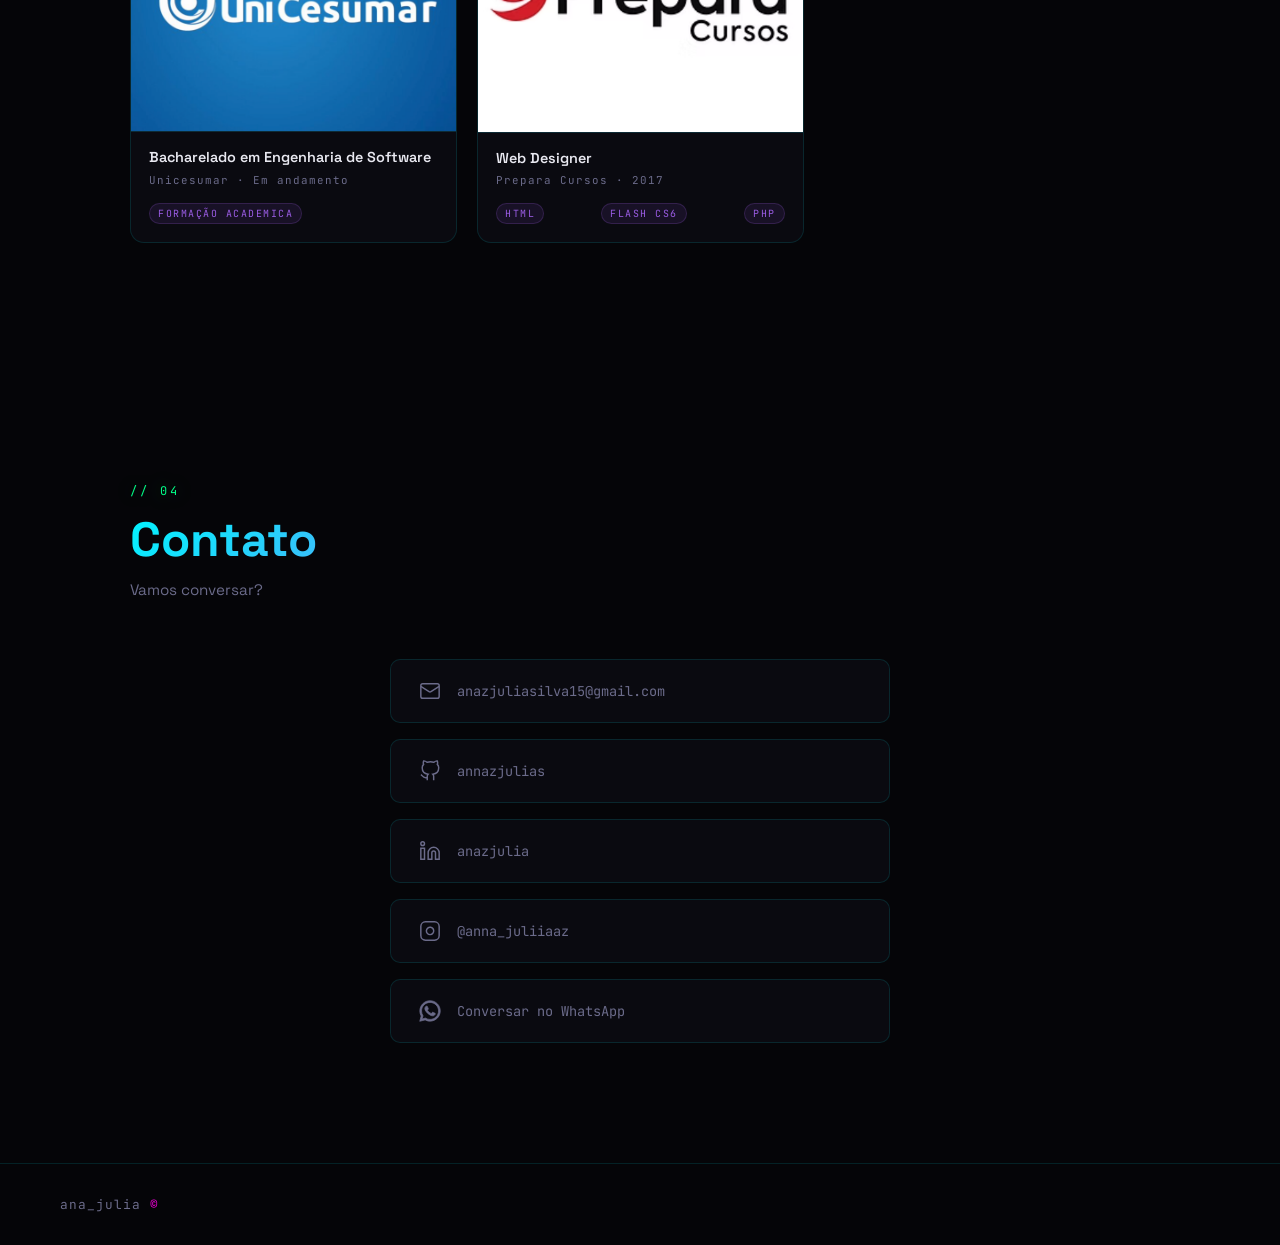
==== commit c07d9a18: "navlinks-responsivo" ====
--- a/index.html
+++ b/index.html
@@ -8,6 +8,7 @@
   <link rel="preconnect" href="https://fonts.googleapis.com">
   <link href="https://fonts.googleapis.com/css2?family=Space+Grotesk:wght@300;400;500;600;700&family=JetBrains+Mono:wght@300;400;700&display=swap" rel="stylesheet">
   <link rel="stylesheet" href="style.css">
+  <script src="script.js" defer></script>
 </head>
 <body>
 
@@ -379,69 +380,5 @@
   <footer class="footer">
     <span class="footer-mono">ana_julia <span style="color:var(--magenta)">©️</span></span>
   </footer>
-  <script>
-    const container = document.getElementById('particles');
-    for (let i = 0; i < 20; i++) {
-      const p = document.createElement('div');
-      p.className = 'particle';
-      p.style.cssText = `
-        left: ${Math.random() * 100}%;
-        animation-duration: ${8 + Math.random() * 12}s;
-        animation-delay: ${Math.random() * 10}s;
-        width: ${1 + Math.random() * 2}px;
-        height: ${1 + Math.random() * 2}px;
-        background: ${Math.random() > 0.5 ? '#00f5ff' : '#ff00e5'};
-        box-shadow: 0 0 4px currentColor;
-      `;
-      container.appendChild(p);
-    }
-
-    // ── MENU MOBILE ───────────────────────
-    const navToggle = document.getElementById('navToggle');
-    const navLinks = document.getElementById('navLinks');
-
-    navToggle.addEventListener('click', () => {
-      const isOpen = navLinks.classList.toggle('open');
-      navToggle.setAttribute('aria-expanded', String(isOpen));
-    });
-
-    navLinks.querySelectorAll('a').forEach((link) => {
-      link.addEventListener('click', () => {
-        navLinks.classList.remove('open');
-        navToggle.setAttribute('aria-expanded', 'false');
-      });
-    });
-
-    // ── SCROLL REVEAL ──────────────────────
-    const revealEls = document.querySelectorAll('.reveal');
-
-    // pequeno delay escalonado para elementos vizinhos (cards na mesma grade)
-    revealEls.forEach((el) => {
-      const siblings = Array.from(el.parentElement.children).filter((s) =>
-        s.classList.contains('reveal')
-      );
-      const idx = siblings.indexOf(el);
-      el.style.transitionDelay = `${Math.min(idx * 0.08, 0.32)}s`;
-    });
-
-    if ('IntersectionObserver' in window) {
-      const revealObserver = new IntersectionObserver(
-        (entries) => {
-          entries.forEach((entry) => {
-            if (entry.isIntersecting) {
-              entry.target.classList.add('is-visible');
-              revealObserver.unobserve(entry.target);
-            }
-          });
-        },
-        { threshold: 0.15, rootMargin: '0px 0px -60px 0px' }
-      );
-
-      revealEls.forEach((el) => revealObserver.observe(el));
-    } else {
-      // fallback: navegadores sem suporte simplesmente mostram tudo
-      revealEls.forEach((el) => el.classList.add('is-visible'));
-    }
-  </script>
 </body>
 </html>
--- a/style.css
+++ b/style.css
@@ -731,33 +731,29 @@
 
 /* ── RESPONSIVO ─────────────────────────── */
 @media (max-width: 900px) {
-  nav { width: 90%; padding: 16px 24px; justify-content: flex-end; }
-  .nav-toggle { display: flex; }
-
-  .nav-links {
-    position: absolute;
-    top: calc(100% + 12px);
-    left: 0;
-    right: 0;
-    flex-direction: column;
-    align-items: center;
-    gap: 22px;
-    background: var(--bg2);
-    border: 1px solid var(--border);
-    border-radius: 20px;
-    padding: 24px 0;
-    box-shadow: 0 0 30px rgba(0,255,255,0.08);
-    opacity: 0;
-    visibility: hidden;
-    transform: translateY(-8px);
-    transition: opacity 0.25s ease, transform 0.25s ease, visibility 0.25s;
-  }
-
-  .nav-links.open {
-    opacity: 1;
-    visibility: visible;
-    transform: translateY(0);
-  }
+
+    nav {
+      width: 90%;
+      padding: 16px 15px;
+    }
+  
+    .nav-links {
+      display: flex;
+      position: static;
+      flex-direction: row;
+      opacity: 1;
+      visibility: visible;
+      transform: none;
+      background: transparent;
+      border: none;
+      box-shadow: none;
+      gap: 35px;
+    }
+  
+    .nav-toggle {
+      display: none;
+    }
+  
 
   .hero {
     flex-direction: column-reverse;
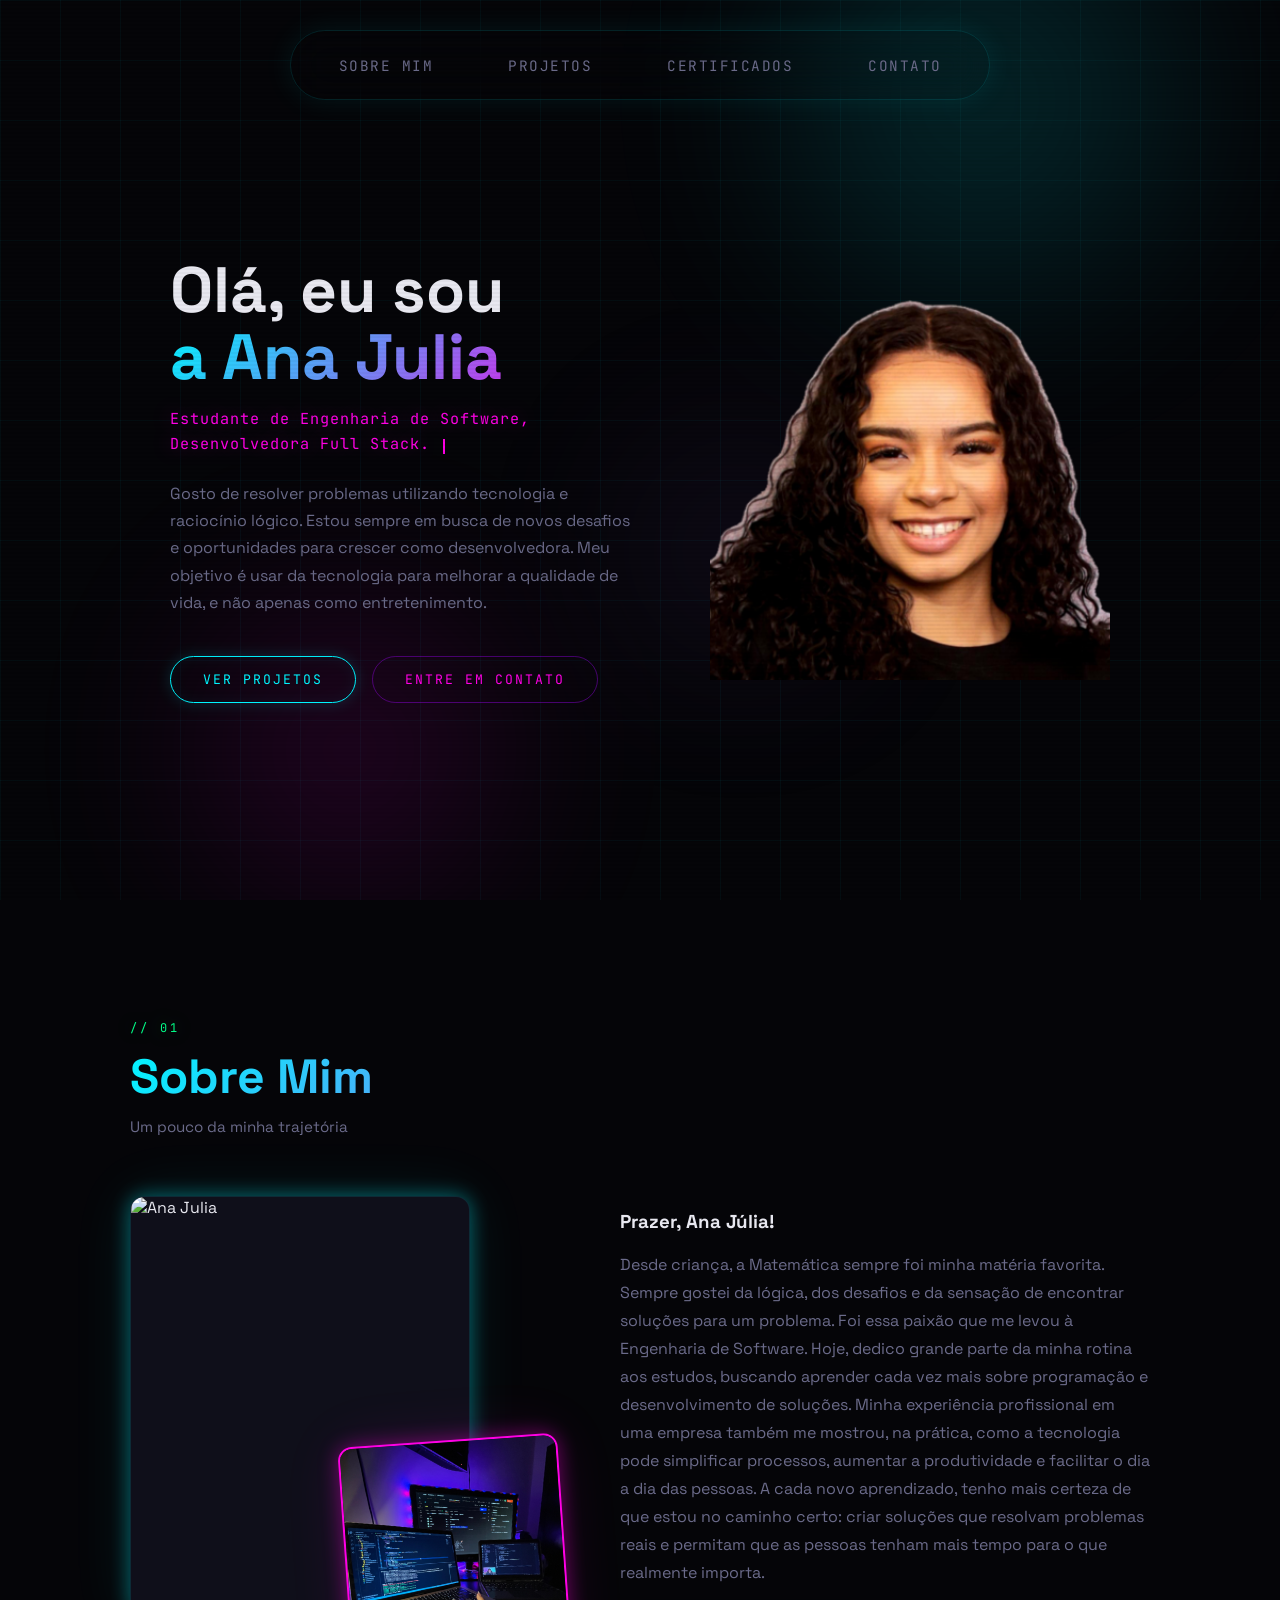
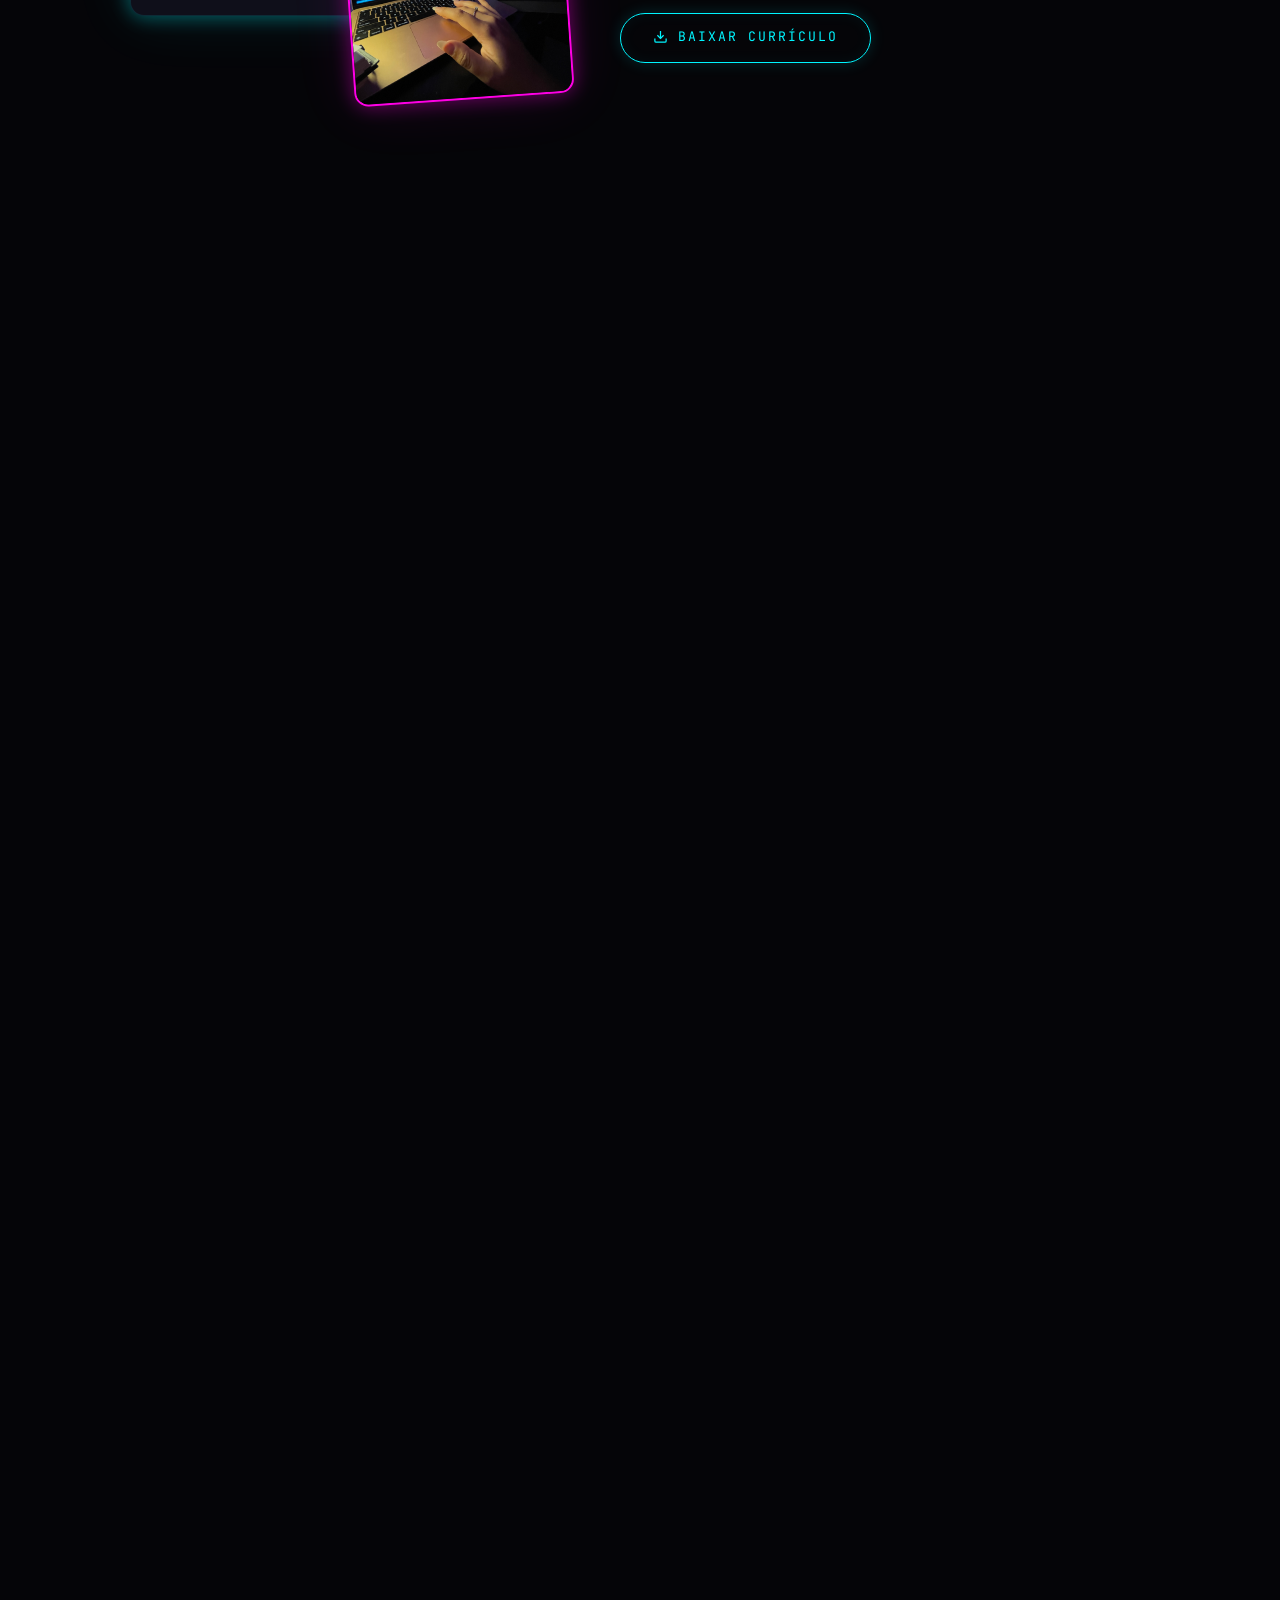
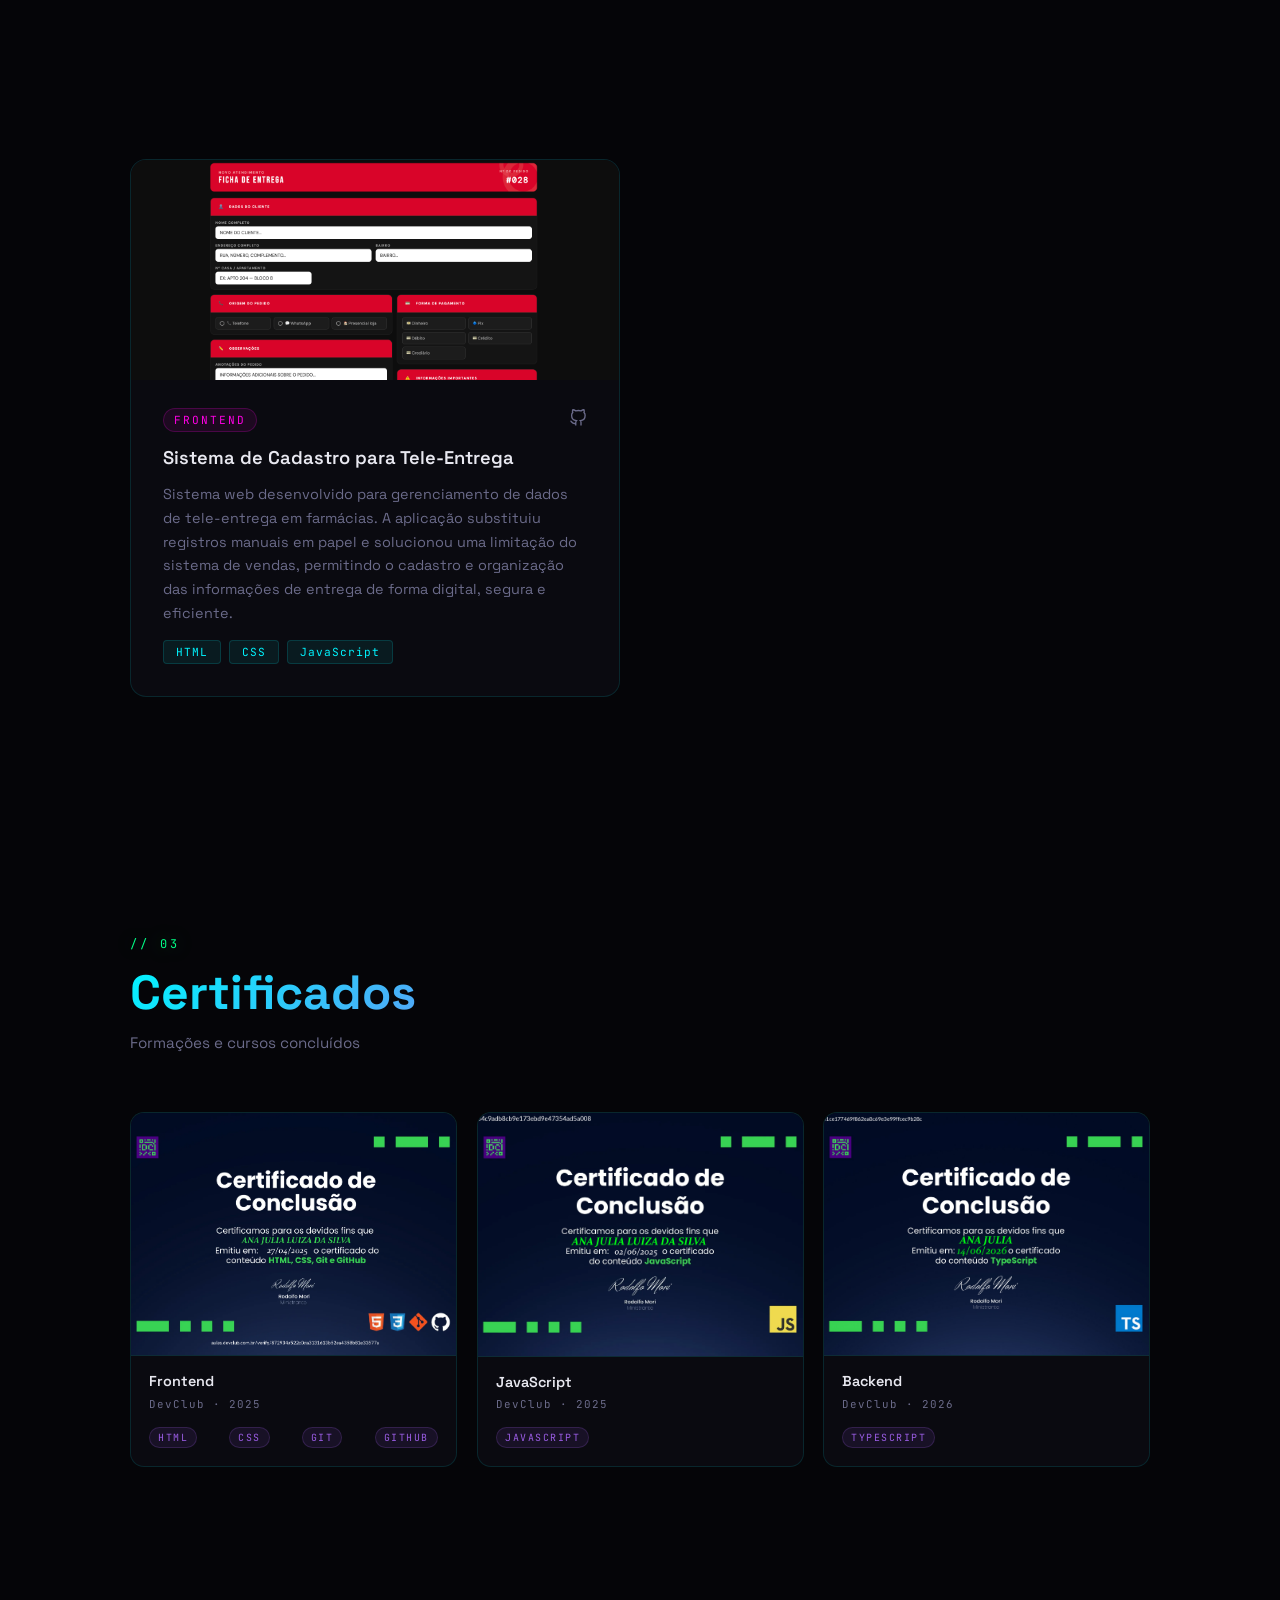
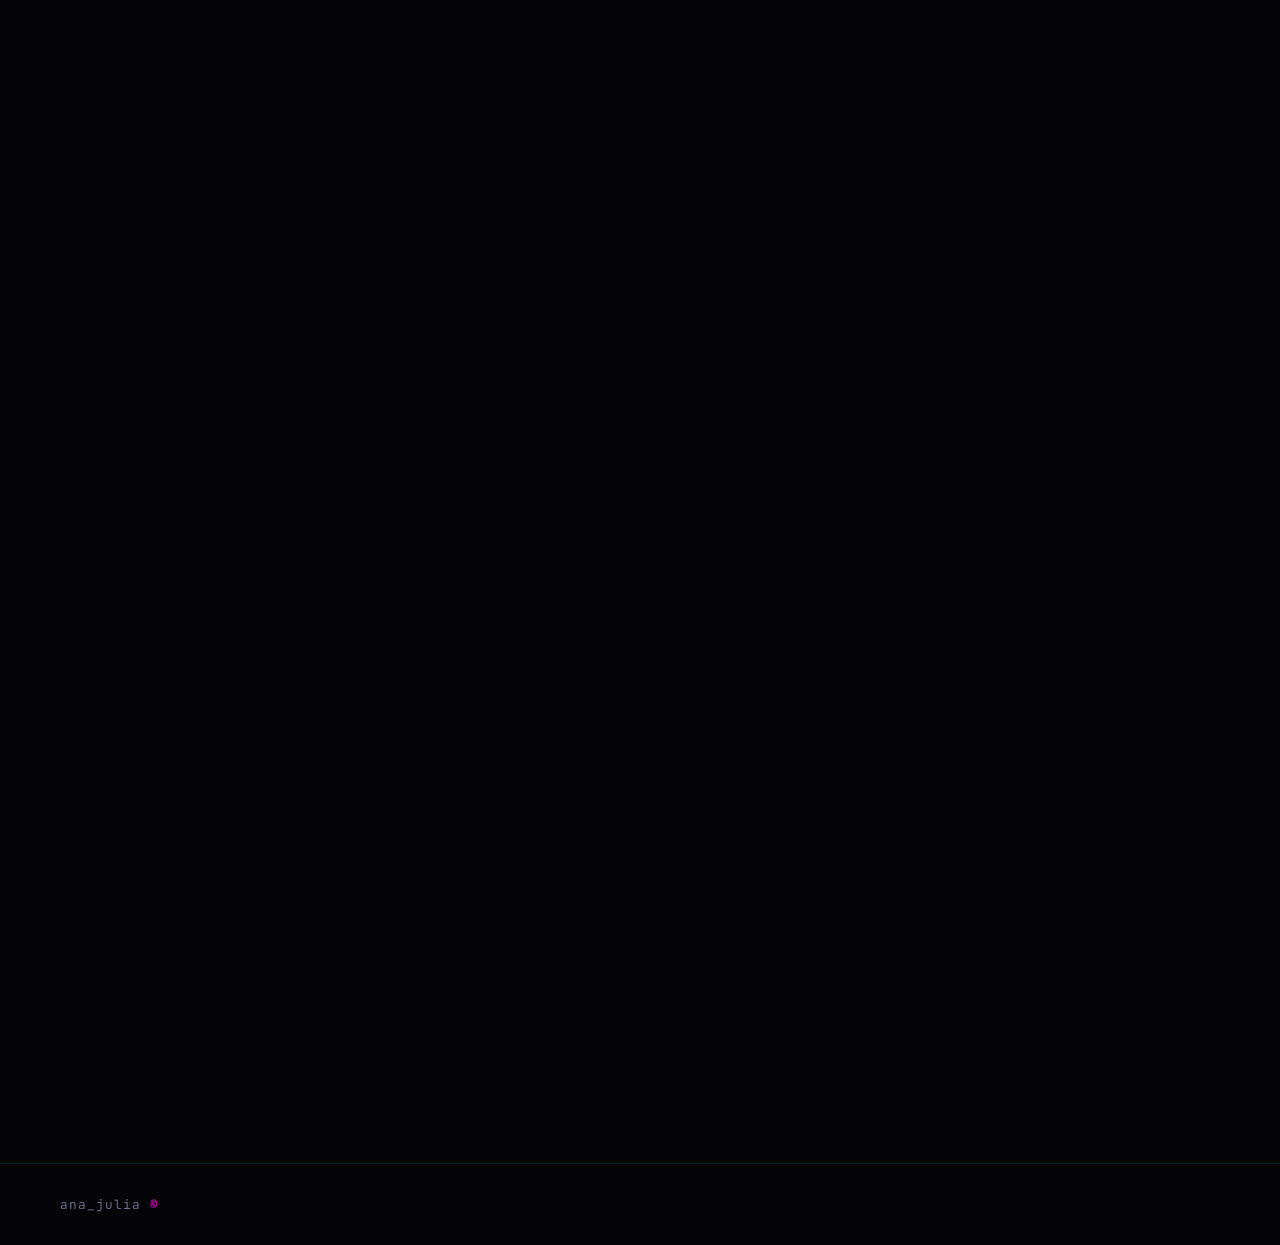
==== commit 93f3e941: "max-width" ====
--- a/index.html
+++ b/index.html
@@ -20,7 +20,7 @@
       <span></span><span></span><span></span>
     </button>
     <ul class="nav-links" id="navLinks">
-      <li><a href="#sobremim">Sobre Mim</a></li>
+      <li><a href="#sobremim" class="sobre">Sobre Mim</a></li>
       <li><a href="#projects">Projetos</a></li>
       <li><a href="#certificates">Certificados</a></li>
       <li><a href="#contact">Contato</a></li>
--- a/style.css
+++ b/style.css
@@ -777,3 +777,28 @@
   .about-text { text-align: center; }
   .about-cv { align-self: center; }
 }
+
+@media (max-width: 500px) {
+  nav {
+    width: 95%;
+    padding: 10px 10px;
+  }
+
+  .nav-links {
+    display: flex;
+    position: static;
+    flex-direction: row;
+    opacity: 1;
+    visibility: visible;
+    transform: none;
+    background: transparent;
+    border: none;
+    box-shadow: none;
+    gap: 15px;
+  }
+  .nav-links a { font-size: 13px; }
+  
+  .nav-toggle {
+    display: none;
+  }
+}
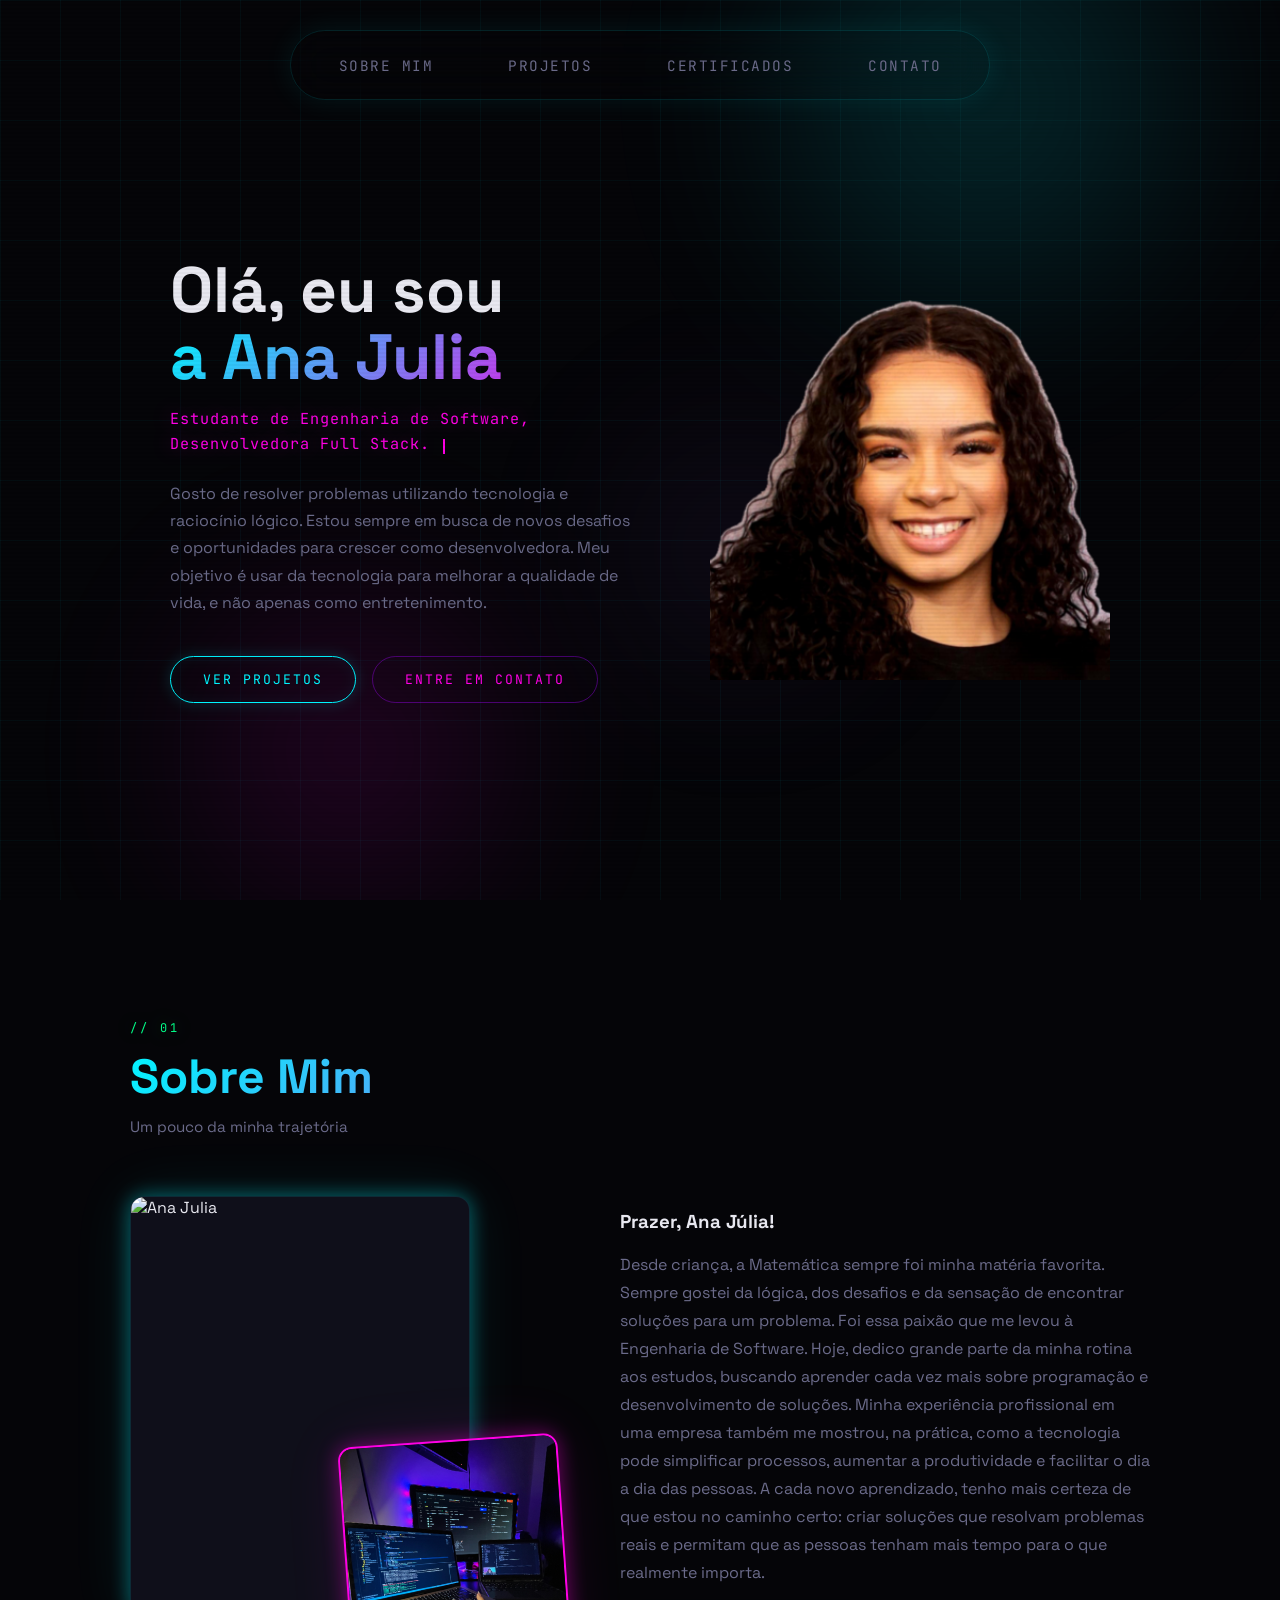
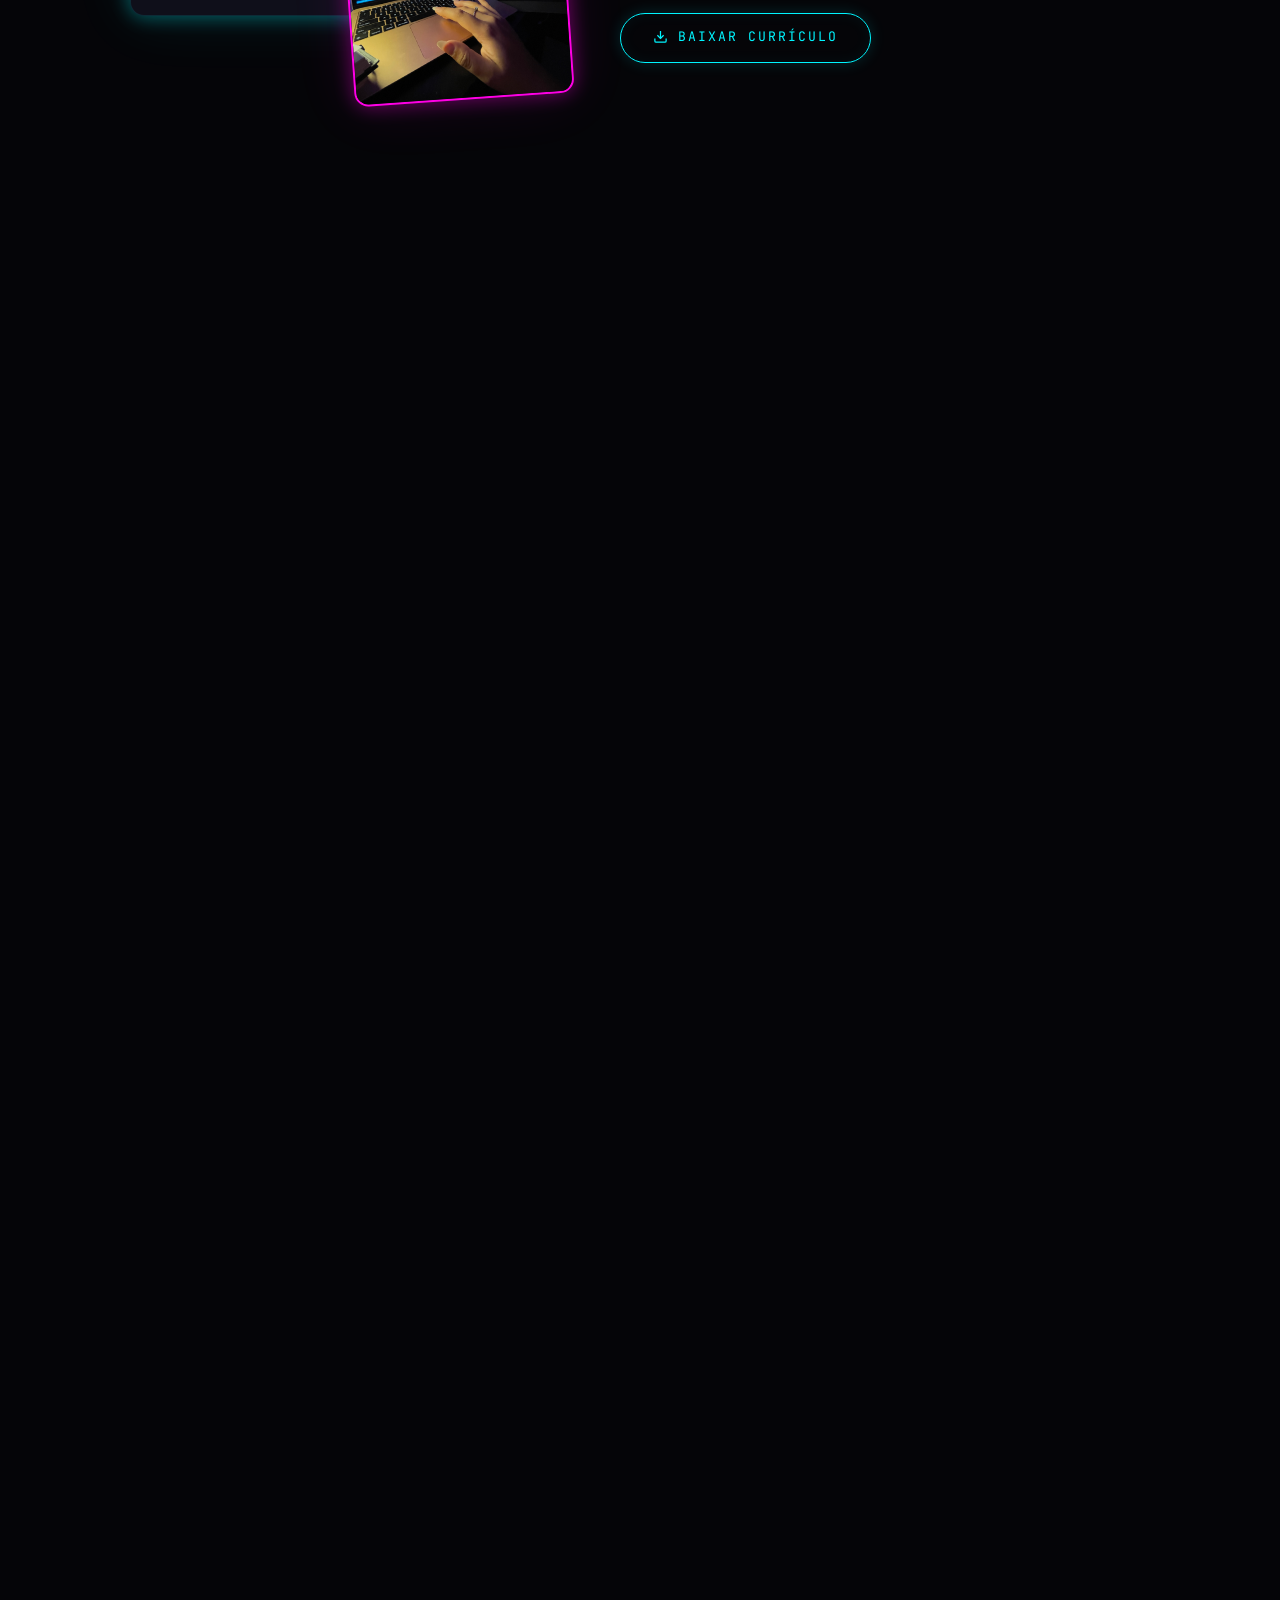
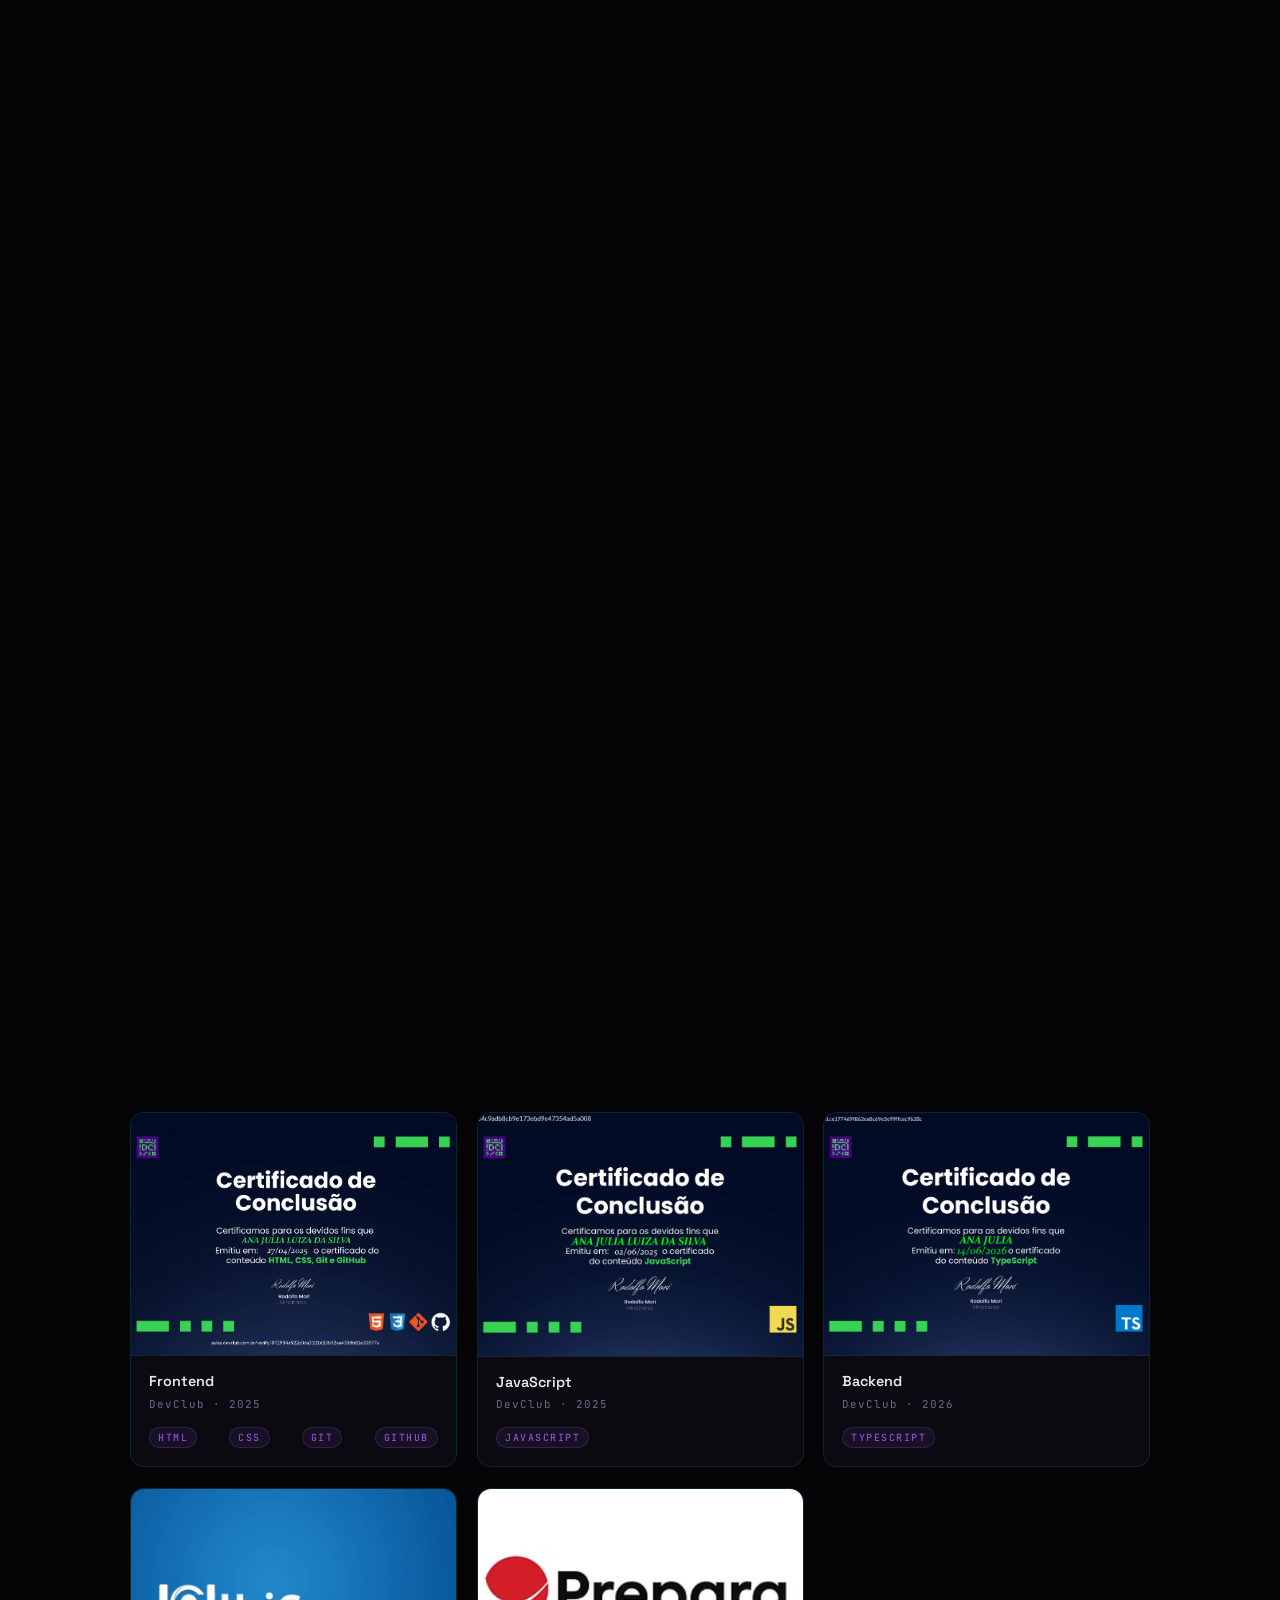
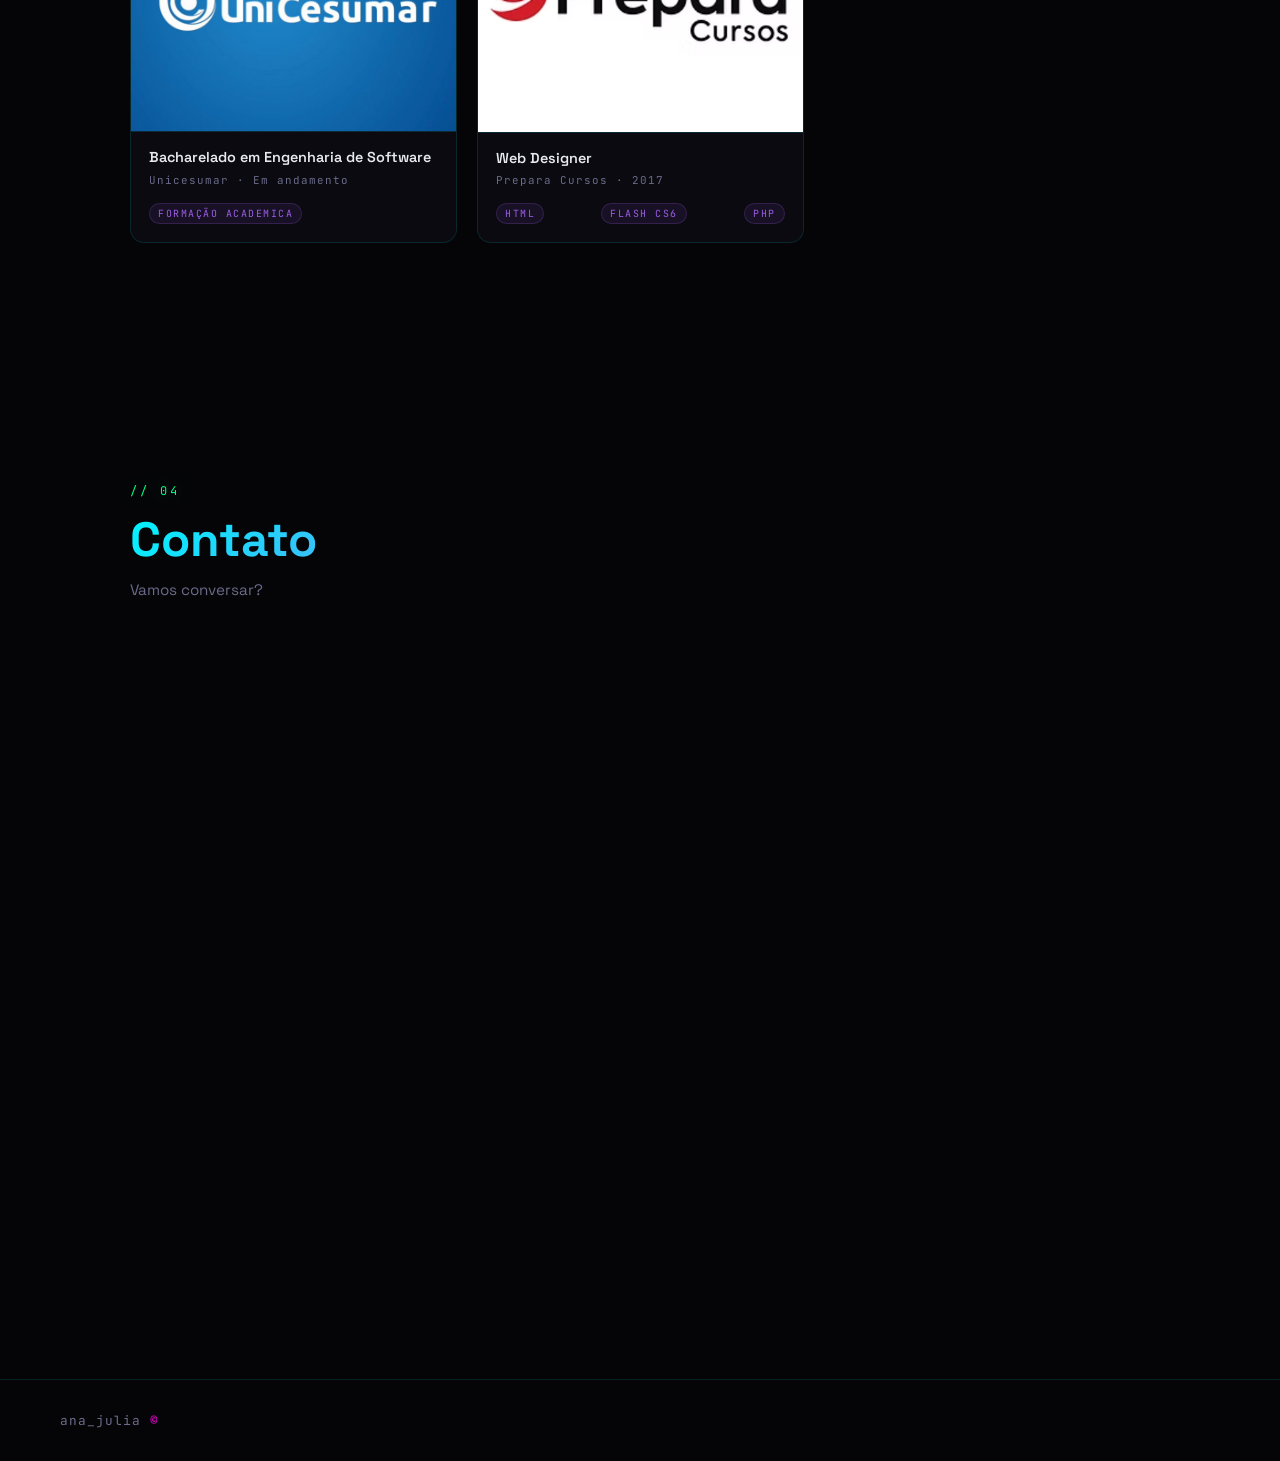
==== commit abbbc98c: "formulario_adicionado" ====
--- a/index.html
+++ b/index.html
@@ -346,8 +346,43 @@
       <h2 class="section-title">Contato</h2>
       <p class="section-sub">Vamos conversar?</p>
     </div>
-
-    <div class="contact-wrap">
+    <div class="contact-wrap contact-wrap--split">
+      <!-- FORMULÁRIO -->
+      <div class="contact-form-side reveal">
+        <form id="contactForm" novalidate>
+  
+          <div class="form-group">
+            <label for="nome">Nome</label>
+            <input type="text" id="nome" name="nome" placeholder="Seu nome completo" autocomplete="name">
+            <span class="field-error" id="erroNome"></span>
+          </div>
+  
+          <div class="form-group">
+            <label for="email">E-mail</label>
+            <input type="email" id="email" name="email" placeholder="seu@email.com" autocomplete="email">
+            <span class="field-error" id="erroEmail"></span>
+          </div>
+  
+          <div class="form-group">
+            <label for="assunto">Assunto</label>
+            <input type="text" id="assunto" name="assunto" placeholder="Ex: Proposta de projeto">
+            <span class="field-error" id="erroAssunto"></span>
+          </div>
+  
+          <div class="form-group">
+            <label for="mensagem">Mensagem</label>
+            <textarea id="mensagem" name="mensagem" rows="5" placeholder="Escreva sua mensagem..."></textarea>
+            <span class="field-error" id="erroMensagem"></span>
+          </div>
+  
+          <button type="submit" class="btn-primary form-submit" id="btnEnviar">
+            <span id="btnTexto">Enviar Mensagem</span>
+          </button>
+  
+          <p class="form-feedback" id="formFeedback"></p>
+        </form>
+      </div>
+  
       <div class="contact-links">
         <a href="https://mail.google.com/mail/?view=cm&fs=1&to=anazjuliasilva15@gmail.com" target="_blank" class="contact-card reveal">
           <svg width="22" height="22" viewBox="0 0 24 24" fill="none" stroke="currentColor" stroke-width="1.6">
--- a/style.css
+++ b/style.css
@@ -801,4 +801,98 @@
   .nav-toggle {
     display: none;
   }
+}
+
+/* ── FORMULÁRIO DE CONTATO ──────────────── */
+.contact-wrap--split {
+  display: grid;
+  grid-template-columns: 1fr 1fr;
+  gap: 3rem;
+  align-items: start;
+  max-width: 1000px;
+  margin: 0 auto;
+}
+
+.contact-form-side {
+  display: flex;
+  flex-direction: column;
+}
+
+.form-group {
+  display: flex;
+  flex-direction: column;
+  gap: 0.4rem;
+  margin-bottom: 1.2rem;
+}
+
+.form-group label {
+  font-family: 'JetBrains Mono', monospace;
+  font-size: 0.75rem;
+  color: var(--cyan);
+  text-transform: uppercase;
+  letter-spacing: 0.08em;
+}
+
+.form-group input,
+.form-group textarea {
+  background: var(--bg3);
+  border: 1px solid var(--border);
+  border-radius: 8px;
+  padding: 0.75rem 1rem;
+  color: var(--text);
+  font-family: 'Space Grotesk', sans-serif;
+  font-size: 0.95rem;
+  outline: none;
+  transition: border-color 0.3s, box-shadow 0.3s;
+  resize: vertical;
+}
+
+.form-group input:focus,
+.form-group textarea:focus {
+  border-color: var(--cyan);
+  box-shadow: 0 0 0 3px rgba(0, 245, 255, 0.1);
+}
+
+/* campo inválido */
+.form-group input.invalido,
+.form-group textarea.invalido {
+  border-color: var(--magenta);
+  box-shadow: 0 0 0 3px rgba(255, 0, 229, 0.1);
+}
+
+.field-error {
+  font-size: 0.78rem;
+  color: var(--magenta);
+  font-family: 'JetBrains Mono', monospace;
+  min-height: 1rem;
+}
+
+.form-submit {
+  width: 100%;
+  margin-top: 0.5rem;
+  cursor: pointer;
+  border: none;
+}
+
+.form-submit:disabled {
+  opacity: 0.6;
+  cursor: not-allowed;
+}
+
+.form-feedback {
+  margin-top: 1rem;
+  font-size: 0.88rem;
+  font-family: 'JetBrains Mono', monospace;
+  text-align: center;
+  min-height: 1.2rem;
+}
+
+.form-feedback.sucesso { color: var(--green); }
+.form-feedback.erro    { color: var(--magenta); }
+
+/* responsivo */
+@media (max-width: 768px) {
+  .contact-wrap--split {
+    grid-template-columns: 1fr;
+  }
 }
